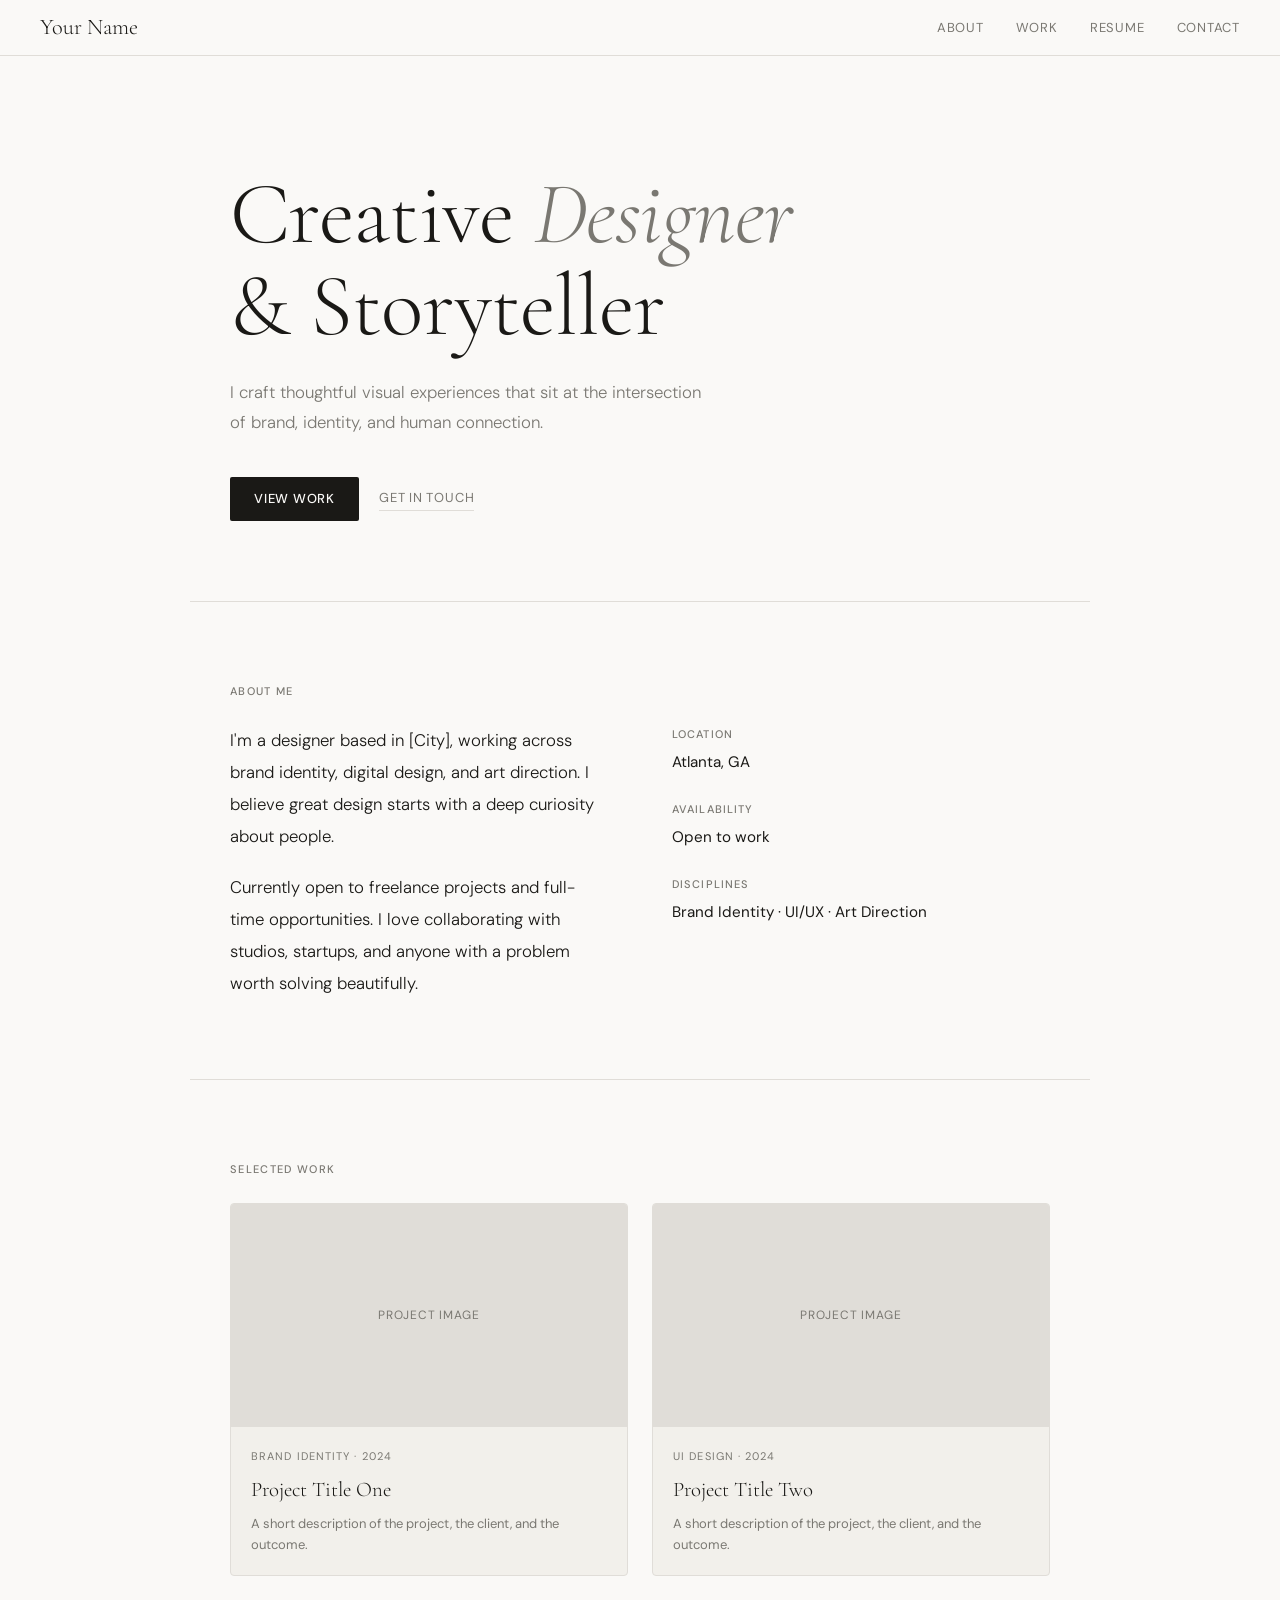
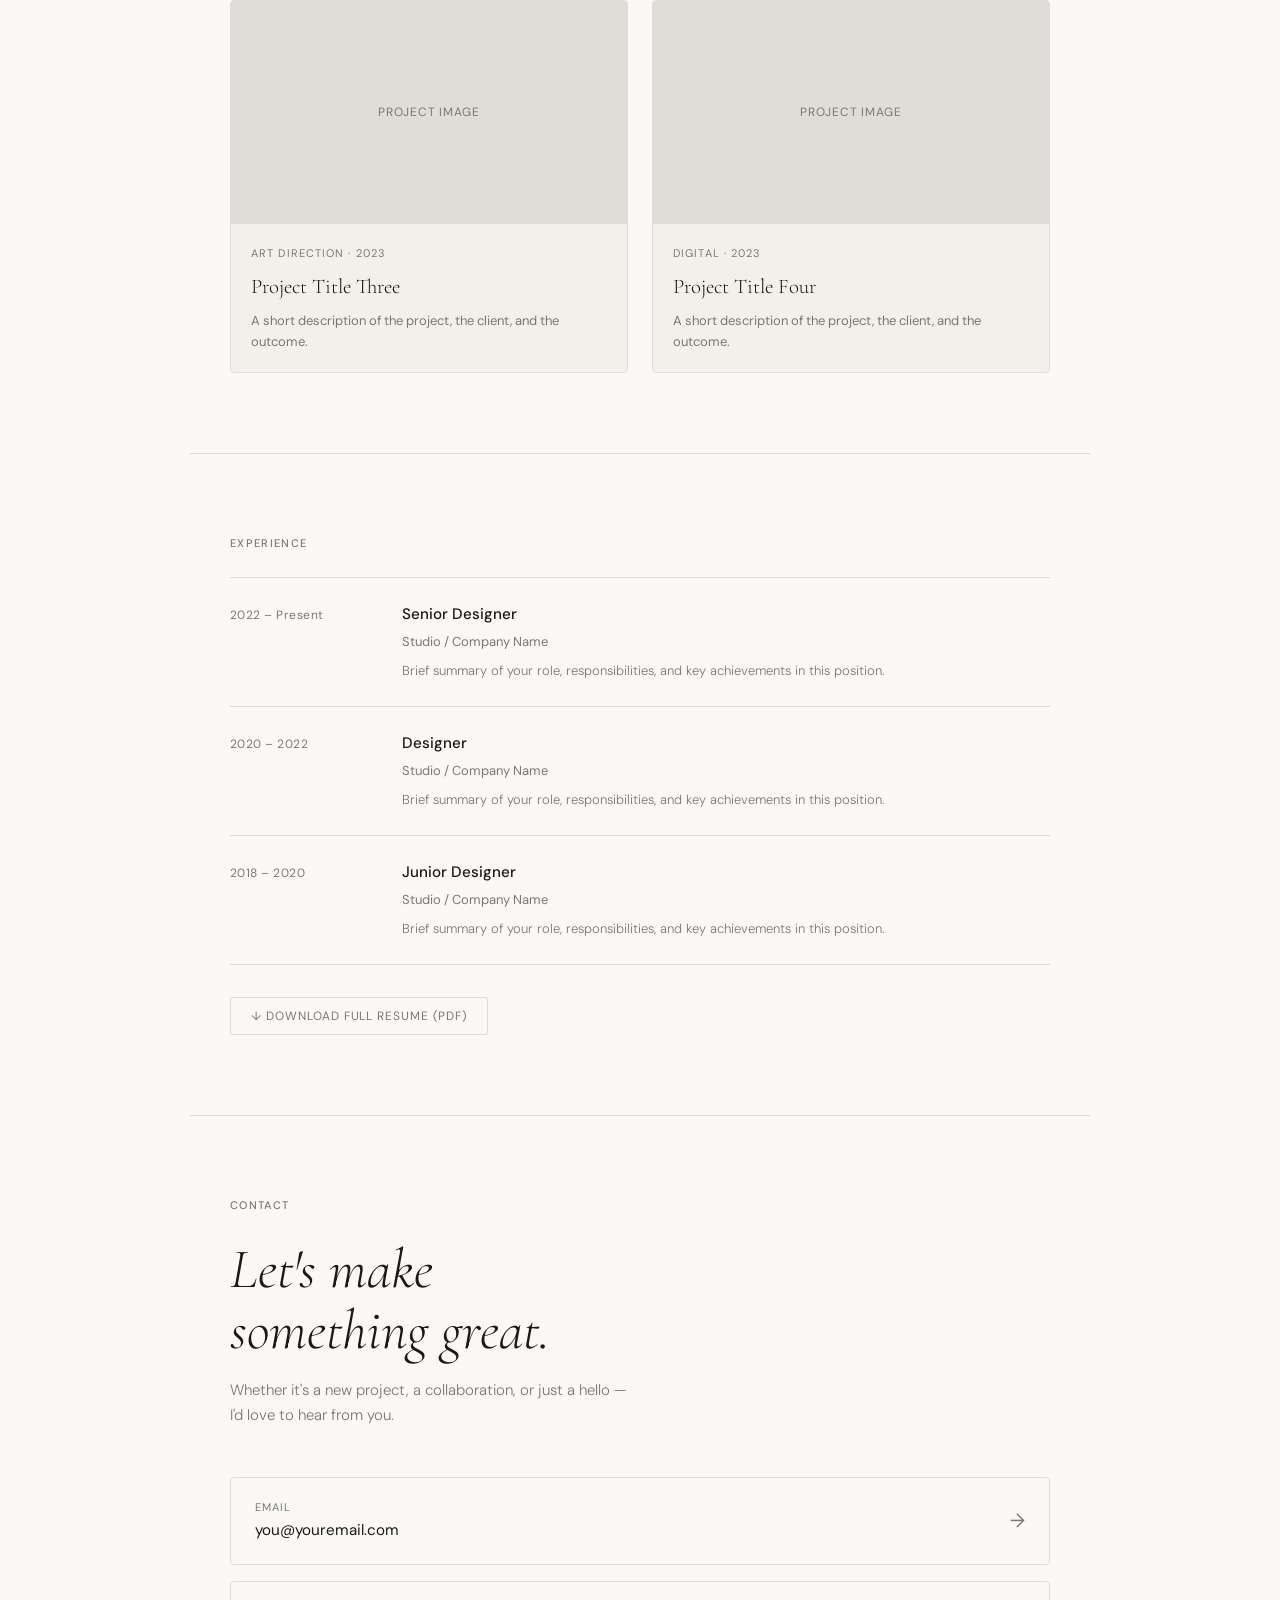
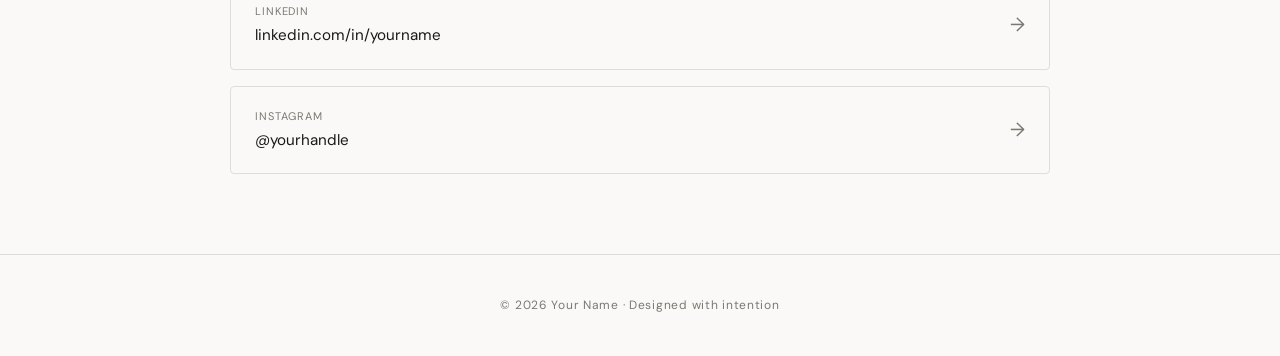
==== index.html @ ff104db3 "Add files via upload" ====
<!DOCTYPE html>
<html lang="en">
<head>
  <meta charset="UTF-8" />
  <meta name="viewport" content="width=device-width, initial-scale=1.0" />
  <title>Your Name — Creative Designer</title>
  <link rel="preconnect" href="https://fonts.googleapis.com" />
  <link href="https://fonts.googleapis.com/css2?family=Cormorant+Garamond:ital,wght@0,300;0,400;1,300&family=DM+Sans:wght@300;400;500&display=swap" rel="stylesheet" />
  <style>
    *, *::before, *::after { box-sizing: border-box; margin: 0; padding: 0; }
    :root {
      --bg: #faf9f7;
      --surface: #f2f0eb;
      --text: #1a1916;
      --muted: #7a7872;
      --border: #e0ddd8;
      --font-display: 'Cormorant Garamond', serif;
      --font-body: 'DM Sans', sans-serif;
    }
    body { background: var(--bg); color: var(--text); font-family: var(--font-body); font-size: 15px; line-height: 1.7; }

    /* Nav */
    nav { position: sticky; top: 0; z-index: 100; background: var(--bg); border-bottom: 1px solid var(--border); padding: 0 2.5rem; display: flex; align-items: center; justify-content: space-between; height: 56px; }
    .nav-logo { font-family: var(--font-display); font-size: 1.4rem; font-weight: 300; color: var(--text); text-decoration: none; }
    .nav-links { display: flex; gap: 2rem; list-style: none; }
    .nav-links a { text-decoration: none; color: var(--muted); font-size: 13px; letter-spacing: 0.06em; text-transform: uppercase; font-weight: 400; transition: color .2s; }
    .nav-links a:hover { color: var(--text); }

    /* Sections */
    .section { padding: 5rem 2.5rem; max-width: 900px; margin: 0 auto; }
    .section-label { font-size: 11px; letter-spacing: 0.12em; text-transform: uppercase; color: var(--muted); margin-bottom: 1.5rem; font-weight: 500; }
    .divider { width: 100%; height: 1px; background: var(--border); max-width: 900px; margin: 0 auto; }

    /* Hero */
    #hero { padding: 7rem 2.5rem 5rem; max-width: 900px; margin: 0 auto; }
    .hero-name { font-family: var(--font-display); font-size: clamp(3rem, 8vw, 5.5rem); font-weight: 300; line-height: 1.05; letter-spacing: -0.01em; margin-bottom: 1.5rem; }
    .hero-name em { font-style: italic; color: var(--muted); }
    .hero-tagline { font-size: 1.05rem; color: var(--muted); max-width: 480px; font-weight: 300; margin-bottom: 2.5rem; line-height: 1.8; }
    .btn-primary { background: var(--text); color: var(--bg); padding: 11px 24px; font-family: var(--font-body); font-size: 13px; letter-spacing: 0.06em; text-transform: uppercase; border: none; cursor: pointer; border-radius: 2px; text-decoration: none; font-weight: 500; }
    .btn-secondary { color: var(--muted); font-size: 13px; letter-spacing: 0.06em; text-transform: uppercase; text-decoration: none; border-bottom: 1px solid var(--border); padding-bottom: 1px; }
    .hero-cta { display: inline-flex; gap: 1.25rem; align-items: center; }

    /* About */
    .about-grid { display: grid; grid-template-columns: 1fr 1fr; gap: 4rem; align-items: start; }
    .about-bio { font-size: 1.05rem; line-height: 1.9; font-weight: 300; }
    .about-bio p + p { margin-top: 1.2rem; }
    .about-detail-label { font-size: 11px; letter-spacing: 0.1em; text-transform: uppercase; color: var(--muted); margin-bottom: 0.4rem; font-weight: 500; }
    .about-detail-value { font-size: 0.95rem; margin-bottom: 1.5rem; }

    /* Projects */
    .projects-grid { display: grid; grid-template-columns: 1fr 1fr; gap: 1.5rem; }
    .project-card { background: var(--surface); border: 1px solid var(--border); border-radius: 4px; overflow: hidden; cursor: pointer; transition: border-color .2s; }
    .project-card:hover { border-color: var(--text); }
    .project-thumb { width: 100%; aspect-ratio: 16/9; background: var(--border); display: flex; align-items: center; justify-content: center; color: var(--muted); font-size: 12px; letter-spacing: 0.06em; text-transform: uppercase; }
    .project-info { padding: 1.25rem; }
    .project-tag { font-size: 11px; letter-spacing: 0.1em; text-transform: uppercase; color: var(--muted); margin-bottom: 0.4rem; }
    .project-title { font-family: var(--font-display); font-size: 1.3rem; font-weight: 300; margin-bottom: 0.4rem; }
    .project-desc { font-size: 13px; color: var(--muted); line-height: 1.6; }

    /* Resume */
    .resume-row { display: grid; grid-template-columns: 140px 1fr; gap: 2rem; padding: 1.5rem 0; border-bottom: 1px solid var(--border); }
    .resume-row:first-child { border-top: 1px solid var(--border); }
    .resume-year { font-size: 12px; color: var(--muted); padding-top: 3px; letter-spacing: 0.04em; }
    .resume-role { font-weight: 500; font-size: 0.95rem; margin-bottom: 0.2rem; }
    .resume-place { font-size: 13px; color: var(--muted); margin-bottom: 0.5rem; }
    .resume-desc { font-size: 13px; color: var(--muted); line-height: 1.6; font-weight: 300; }
    .resume-download { display: inline-flex; align-items: center; gap: 8px; margin-top: 2rem; font-size: 12px; letter-spacing: 0.08em; text-transform: uppercase; color: var(--muted); border: 1px solid var(--border); padding: 10px 20px; border-radius: 2px; cursor: pointer; background: transparent; font-family: var(--font-body); transition: color .2s, border-color .2s; }
    .resume-download:hover { color: var(--text); border-color: var(--text); }

    /* Contact */
    .contact-heading { font-family: var(--font-display); font-size: clamp(2rem, 5vw, 3.5rem); font-weight: 300; line-height: 1.1; margin-bottom: 1rem; font-style: italic; }
    .contact-sub { color: var(--muted); font-weight: 300; margin-bottom: 3rem; max-width: 400px; }
    .contact-links { display: flex; flex-direction: column; gap: 1rem; }
    .contact-link { display: flex; align-items: center; justify-content: space-between; padding: 1.25rem 1.5rem; border: 1px solid var(--border); border-radius: 4px; text-decoration: none; color: var(--text); transition: border-color .2s, background .2s; }
    .contact-link:hover { border-color: var(--text); background: var(--surface); }
    .contact-link-label { font-size: 11px; letter-spacing: 0.08em; text-transform: uppercase; color: var(--muted); margin-bottom: 2px; }
    .contact-link-value { font-size: 0.95rem; }
    .contact-arrow { color: var(--muted); font-size: 1.2rem; }

    /* Footer */
    footer { text-align: center; padding: 2.5rem; font-size: 12px; color: var(--muted); border-top: 1px solid var(--border); letter-spacing: 0.06em; }

    /* Responsive */
    @media (max-width: 640px) {
      nav { padding: 0 1.25rem; }
      .nav-links { gap: 1.25rem; }
      #hero, .section { padding-left: 1.25rem; padding-right: 1.25rem; }
      .about-grid, .projects-grid { grid-template-columns: 1fr; gap: 2rem; }
      .resume-row { grid-template-columns: 1fr; gap: 0.25rem; }
    }
  </style>
</head>
<body>

  <nav>
    <a href="#" class="nav-logo">Your Name</a>
    <ul class="nav-links">
      <li><a href="#about">About</a></li>
      <li><a href="#work">Work</a></li>
      <li><a href="#resume">Resume</a></li>
      <li><a href="#contact">Contact</a></li>
    </ul>
  </nav>

  <section id="hero">
    <h1 class="hero-name">Creative <em>Designer</em><br>&amp; Storyteller</h1>
    <p class="hero-tagline">I craft thoughtful visual experiences that sit at the intersection of brand, identity, and human connection.</p>
    <div class="hero-cta">
      <a href="#work" class="btn-primary">View Work</a>
      <a href="#contact" class="btn-secondary">Get in Touch</a>
    </div>
  </section>

  <div class="divider"></div>

  <section id="about" class="section">
    <p class="section-label">About Me</p>
    <div class="about-grid">
      <div class="about-bio">
        <p>I'm a designer based in [City], working across brand identity, digital design, and art direction. I believe great design starts with a deep curiosity about people.</p>
        <p>Currently open to freelance projects and full-time opportunities. I love collaborating with studios, startups, and anyone with a problem worth solving beautifully.</p>
      </div>
      <div>
        <p class="about-detail-label">Location</p>
        <p class="about-detail-value">Atlanta, GA</p>
        <p class="about-detail-label">Availability</p>
        <p class="about-detail-value">Open to work</p>
        <p class="about-detail-label">Disciplines</p>
        <p class="about-detail-value">Brand Identity · UI/UX · Art Direction</p>
      </div>
    </div>
  </section>

  <div class="divider"></div>

  <section id="work" class="section">
    <p class="section-label">Selected Work</p>
    <div class="projects-grid">
      <div class="project-card">
        <div class="project-thumb">Project image</div>
        <div class="project-info">
          <p class="project-tag">Brand Identity · 2024</p>
          <p class="project-title">Project Title One</p>
          <p class="project-desc">A short description of the project, the client, and the outcome.</p>
        </div>
      </div>
      <div class="project-card">
        <div class="project-thumb">Project image</div>
        <div class="project-info">
          <p class="project-tag">UI Design · 2024</p>
          <p class="project-title">Project Title Two</p>
          <p class="project-desc">A short description of the project, the client, and the outcome.</p>
        </div>
      </div>
      <div class="project-card">
        <div class="project-thumb">Project image</div>
        <div class="project-info">
          <p class="project-tag">Art Direction · 2023</p>
          <p class="project-title">Project Title Three</p>
          <p class="project-desc">A short description of the project, the client, and the outcome.</p>
        </div>
      </div>
      <div class="project-card">
        <div class="project-thumb">Project image</div>
        <div class="project-info">
          <p class="project-tag">Digital · 2023</p>
          <p class="project-title">Project Title Four</p>
          <p class="project-desc">A short description of the project, the client, and the outcome.</p>
        </div>
      </div>
    </div>
  </section>

  <div class="divider"></div>

  <section id="resume" class="section">
    <p class="section-label">Experience</p>
    <div>
      <div class="resume-row">
        <div class="resume-year">2022 – Present</div>
        <div>
          <p class="resume-role">Senior Designer</p>
          <p class="resume-place">Studio / Company Name</p>
          <p class="resume-desc">Brief summary of your role, responsibilities, and key achievements in this position.</p>
        </div>
      </div>
      <div class="resume-row">
        <div class="resume-year">2020 – 2022</div>
        <div>
          <p class="resume-role">Designer</p>
          <p class="resume-place">Studio / Company Name</p>
          <p class="resume-desc">Brief summary of your role, responsibilities, and key achievements in this position.</p>
        </div>
      </div>
      <div class="resume-row">
        <div class="resume-year">2018 – 2020</div>
        <div>
          <p class="resume-role">Junior Designer</p>
          <p class="resume-place">Studio / Company Name</p>
          <p class="resume-desc">Brief summary of your role, responsibilities, and key achievements in this position.</p>
        </div>
      </div>
    </div>
    <button class="resume-download">↓ Download full resume (PDF)</button>
  </section>

  <div class="divider"></div>

  <section id="contact" class="section">
    <p class="section-label">Contact</p>
    <p class="contact-heading">Let's make<br>something great.</p>
    <p class="contact-sub">Whether it's a new project, a collaboration, or just a hello — I'd love to hear from you.</p>
    <div class="contact-links">
      <a href="mailto:you@email.com" class="contact-link">
        <div>
          <p class="contact-link-label">Email</p>
          <p class="contact-link-value">you@youremail.com</p>
        </div>
        <span class="contact-arrow">→</span>
      </a>
      <a href="https://linkedin.com/in/yourname" class="contact-link">
        <div>
          <p class="contact-link-label">LinkedIn</p>
          <p class="contact-link-value">linkedin.com/in/yourname</p>
        </div>
        <span class="contact-arrow">→</span>
      </a>
      <a href="https://instagram.com/yourhandle" class="contact-link">
        <div>
          <p class="contact-link-label">Instagram</p>
          <p class="contact-link-value">@yourhandle</p>
        </div>
        <span class="contact-arrow">→</span>
      </a>
    </div>
  </section>

  <footer>© 2026 Your Name · Designed with intention</footer>

</body>
</html>
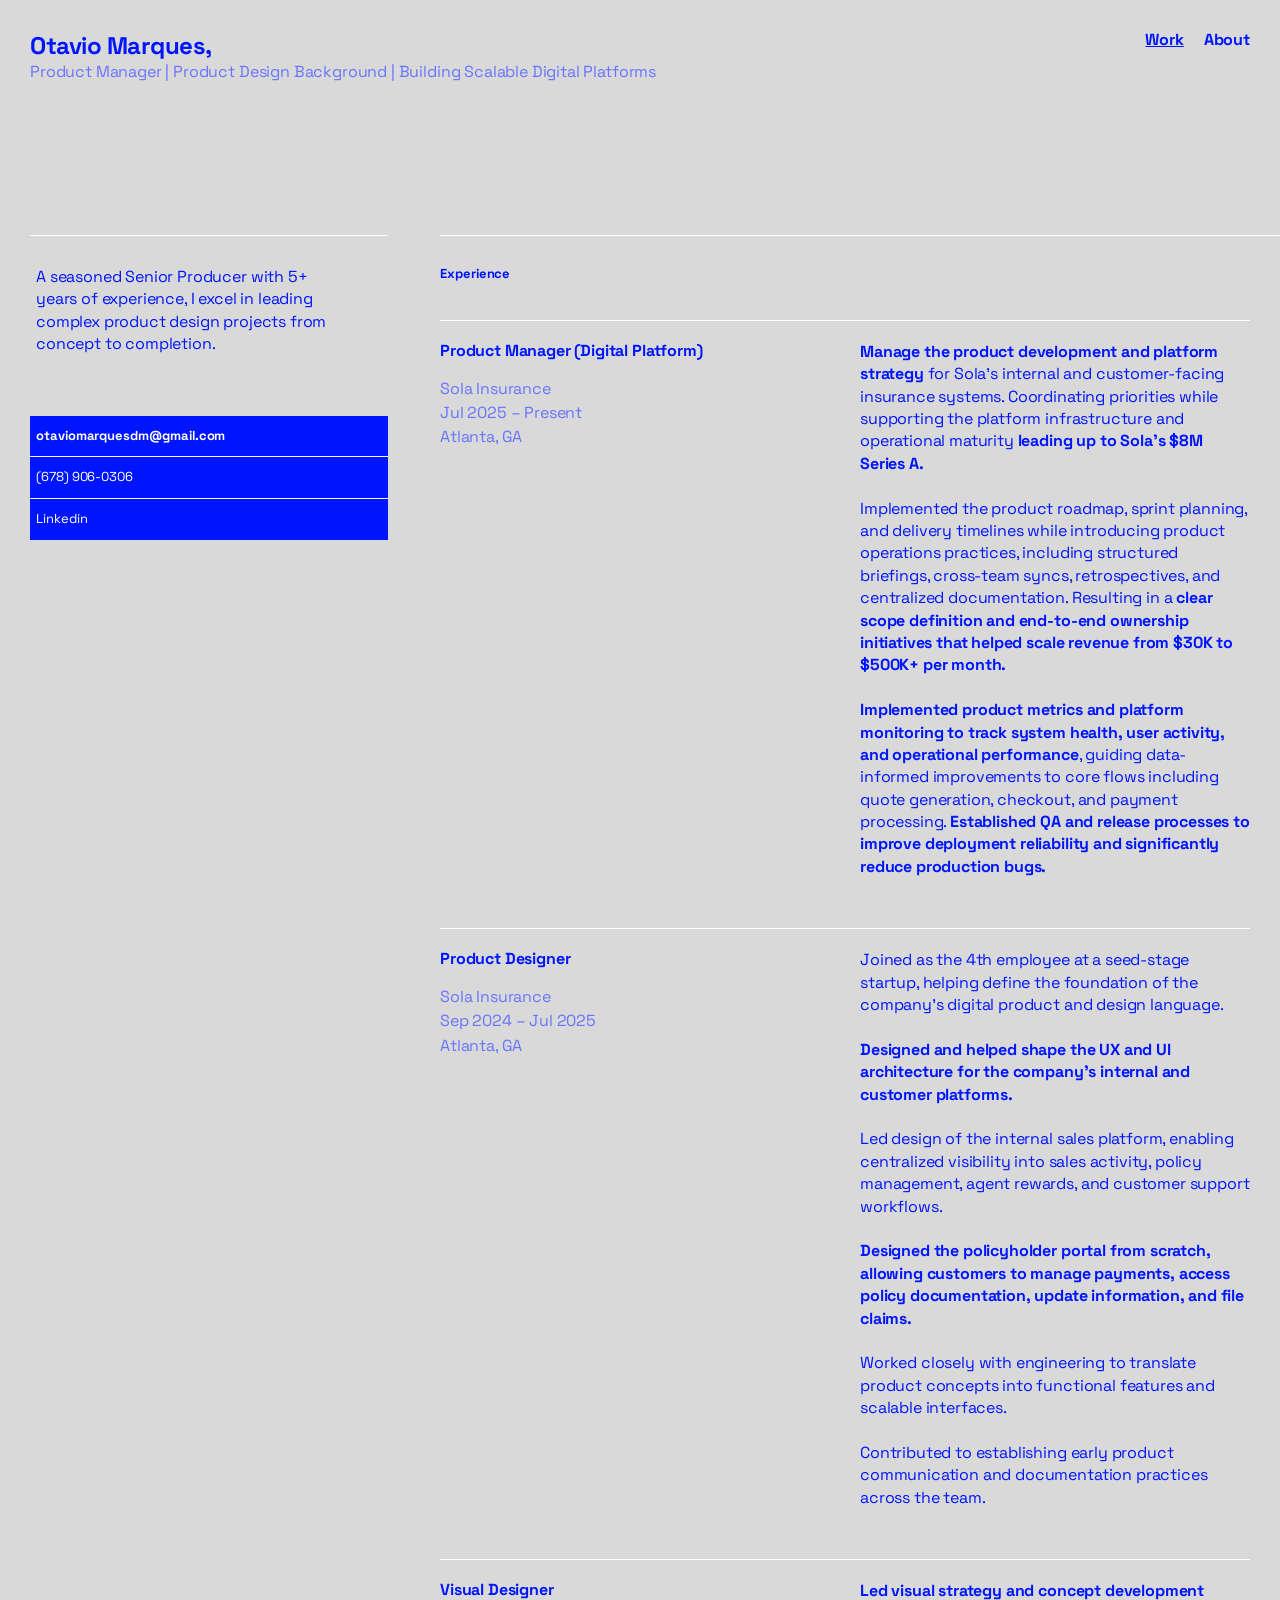
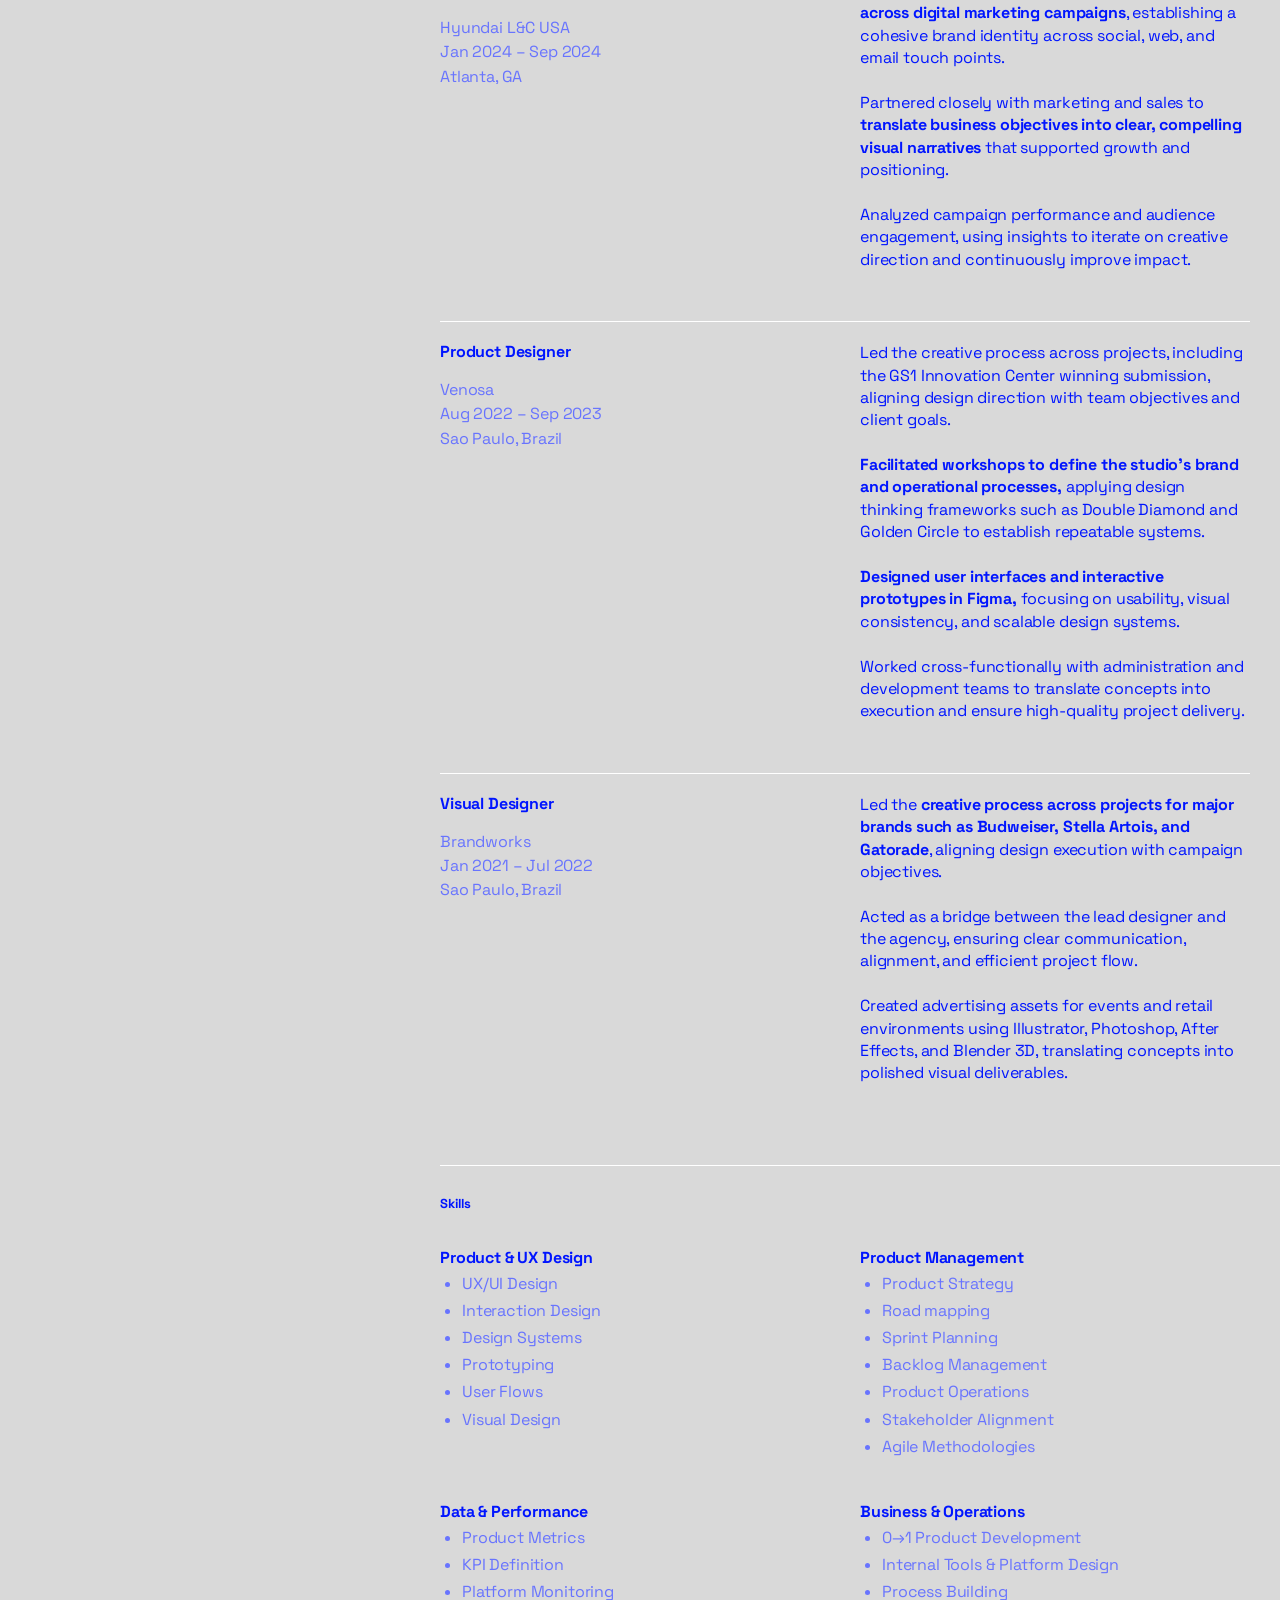
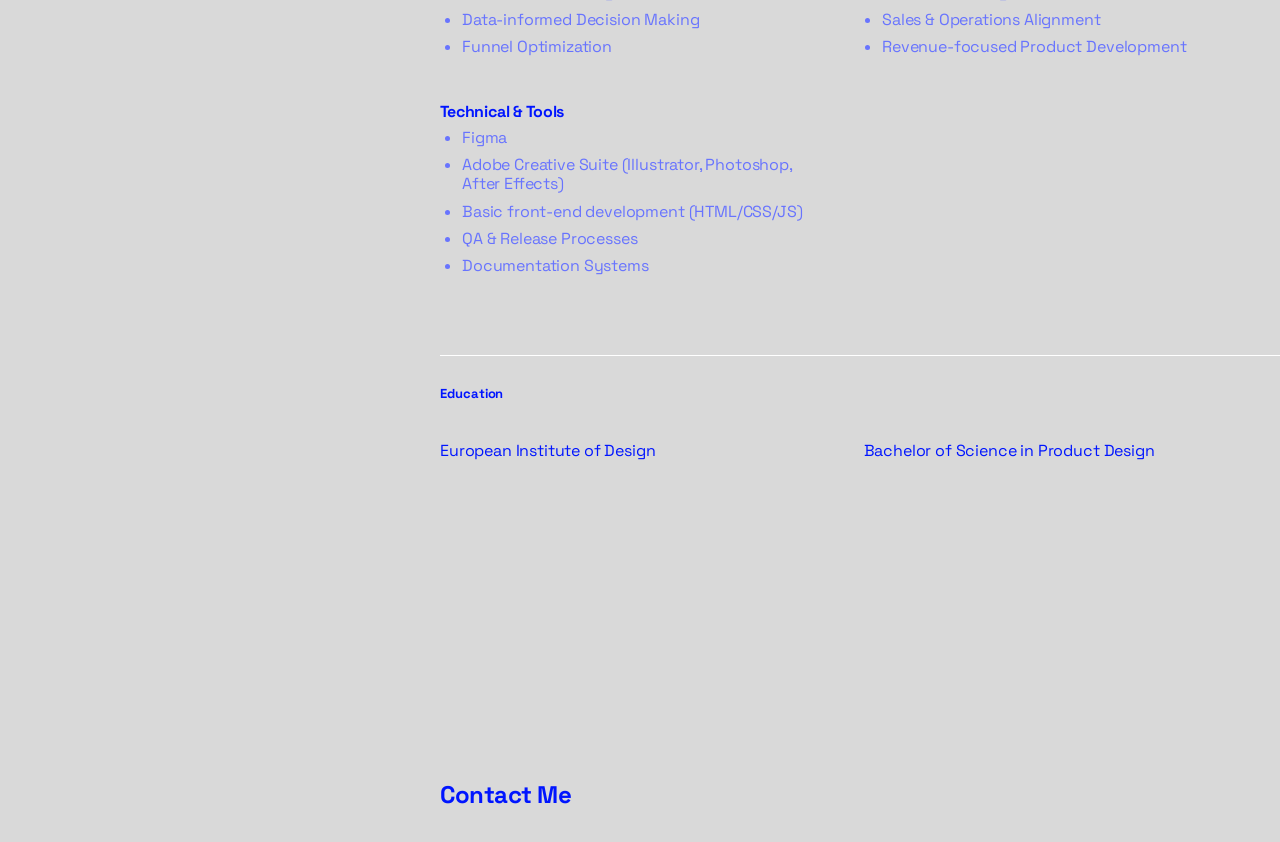
==== commit ca62c21b: "Add files via upload" ====
--- a/index.html
+++ b/index.html
@@ -3,239 +3,302 @@
 <head>
   <meta charset="UTF-8" />
   <meta name="viewport" content="width=device-width, initial-scale=1.0" />
-  <title>Your Name — Creative Designer</title>
+  <title>Otavio Marques — Product Manager</title>
+  <meta name="description" content="Product Manager with a product design background, building scalable digital platforms." />
   <link rel="preconnect" href="https://fonts.googleapis.com" />
-  <link href="https://fonts.googleapis.com/css2?family=Cormorant+Garamond:ital,wght@0,300;0,400;1,300&family=DM+Sans:wght@300;400;500&display=swap" rel="stylesheet" />
+  <link rel="preconnect" href="https://fonts.gstatic.com" crossorigin />
+  <link href="https://fonts.googleapis.com/css2?family=Space+Grotesk:wght@400;700&display=swap" rel="stylesheet" />
   <style>
     *, *::before, *::after { box-sizing: border-box; margin: 0; padding: 0; }
     :root {
-      --bg: #faf9f7;
-      --surface: #f2f0eb;
-      --text: #1a1916;
-      --muted: #7a7872;
-      --border: #e0ddd8;
-      --font-display: 'Cormorant Garamond', serif;
-      --font-body: 'DM Sans', sans-serif;
+      --bg: #d9d9d9;
+      --accent: #0015ff;
+      --text: #0015ff;
+      --text-secondary: #6874fe;
+      --on-accent: #ffffff;
+      --divider: #ffffff;
+      --link-hover: #ff0000;
+      --font: 'Space Grotesk', sans-serif;
+      --page-gutter: 30px;
     }
-    body { background: var(--bg); color: var(--text); font-family: var(--font-body); font-size: 15px; line-height: 1.7; }
-
-    /* Nav */
-    nav { position: sticky; top: 0; z-index: 100; background: var(--bg); border-bottom: 1px solid var(--border); padding: 0 2.5rem; display: flex; align-items: center; justify-content: space-between; height: 56px; }
-    .nav-logo { font-family: var(--font-display); font-size: 1.4rem; font-weight: 300; color: var(--text); text-decoration: none; }
-    .nav-links { display: flex; gap: 2rem; list-style: none; }
-    .nav-links a { text-decoration: none; color: var(--muted); font-size: 13px; letter-spacing: 0.06em; text-transform: uppercase; font-weight: 400; transition: color .2s; }
-    .nav-links a:hover { color: var(--text); }
+    html { scroll-behavior: smooth; }
+    body { background: var(--bg); color: var(--text); font-family: var(--font); font-size: 16px; line-height: 1.4; letter-spacing: -0.01em; }
+    a { color: inherit; }
+    a:focus-visible { outline: 2px solid var(--link-hover); outline-offset: 2px; }
+
+    /* Header */
+    .site-header { display: flex; align-items: flex-start; justify-content: space-between; gap: 2rem; min-height: 235px; padding: 30px var(--page-gutter); }
+    .site-name { font-size: 24px; font-weight: 700; line-height: 1.3; letter-spacing: -0.02em; }
+    .site-role { color: var(--text-secondary); }
+    .site-nav { display: flex; gap: 20px; list-style: none; font-size: 16px; font-weight: 700; line-height: 1.3; }
+    .site-nav a { text-decoration: none; }
+    .site-nav a:hover, .site-nav a[aria-current] { text-decoration: underline; }
+
+    /* Layout */
+    .layout { display: grid; grid-template-columns: 358px minmax(0, 1fr); column-gap: 52px; padding-left: var(--page-gutter); }
+
+    /* Intro */
+    .intro { border-top: 1px solid var(--divider); padding-top: 30px; align-self: start; }
+    .intro-bio { max-width: 310px; padding-left: 6px; margin-bottom: 60px; }
+
+    /* Contact links */
+    .contact-list { list-style: none; }
+    .contact-item { background: var(--accent); color: var(--on-accent); }
+    .contact-item + .contact-item { border-top: 0.5px solid var(--divider); }
+    .contact-row { display: flex; align-items: center; gap: 1px; padding: 12px 6px; font-size: 13px; line-height: 1.3; letter-spacing: -0.005em; text-decoration: none; }
+    .contact-row.is-primary { font-weight: 700; }
+    .contact-arrow { color: var(--accent); font-size: 10px; }
+    a.contact-row:hover { background: var(--on-accent); color: var(--link-hover); }
+    a.contact-row:hover .contact-arrow { color: inherit; }
 
     /* Sections */
-    .section { padding: 5rem 2.5rem; max-width: 900px; margin: 0 auto; }
-    .section-label { font-size: 11px; letter-spacing: 0.12em; text-transform: uppercase; color: var(--muted); margin-bottom: 1.5rem; font-weight: 500; }
-    .divider { width: 100%; height: 1px; background: var(--border); max-width: 900px; margin: 0 auto; }
-
-    /* Hero */
-    #hero { padding: 7rem 2.5rem 5rem; max-width: 900px; margin: 0 auto; }
-    .hero-name { font-family: var(--font-display); font-size: clamp(3rem, 8vw, 5.5rem); font-weight: 300; line-height: 1.05; letter-spacing: -0.01em; margin-bottom: 1.5rem; }
-    .hero-name em { font-style: italic; color: var(--muted); }
-    .hero-tagline { font-size: 1.05rem; color: var(--muted); max-width: 480px; font-weight: 300; margin-bottom: 2.5rem; line-height: 1.8; }
-    .btn-primary { background: var(--text); color: var(--bg); padding: 11px 24px; font-family: var(--font-body); font-size: 13px; letter-spacing: 0.06em; text-transform: uppercase; border: none; cursor: pointer; border-radius: 2px; text-decoration: none; font-weight: 500; }
-    .btn-secondary { color: var(--muted); font-size: 13px; letter-spacing: 0.06em; text-transform: uppercase; text-decoration: none; border-bottom: 1px solid var(--border); padding-bottom: 1px; }
-    .hero-cta { display: inline-flex; gap: 1.25rem; align-items: center; }
-
-    /* About */
-    .about-grid { display: grid; grid-template-columns: 1fr 1fr; gap: 4rem; align-items: start; }
-    .about-bio { font-size: 1.05rem; line-height: 1.9; font-weight: 300; }
-    .about-bio p + p { margin-top: 1.2rem; }
-    .about-detail-label { font-size: 11px; letter-spacing: 0.1em; text-transform: uppercase; color: var(--muted); margin-bottom: 0.4rem; font-weight: 500; }
-    .about-detail-value { font-size: 0.95rem; margin-bottom: 1.5rem; }
-
-    /* Projects */
-    .projects-grid { display: grid; grid-template-columns: 1fr 1fr; gap: 1.5rem; }
-    .project-card { background: var(--surface); border: 1px solid var(--border); border-radius: 4px; overflow: hidden; cursor: pointer; transition: border-color .2s; }
-    .project-card:hover { border-color: var(--text); }
-    .project-thumb { width: 100%; aspect-ratio: 16/9; background: var(--border); display: flex; align-items: center; justify-content: center; color: var(--muted); font-size: 12px; letter-spacing: 0.06em; text-transform: uppercase; }
-    .project-info { padding: 1.25rem; }
-    .project-tag { font-size: 11px; letter-spacing: 0.1em; text-transform: uppercase; color: var(--muted); margin-bottom: 0.4rem; }
-    .project-title { font-family: var(--font-display); font-size: 1.3rem; font-weight: 300; margin-bottom: 0.4rem; }
-    .project-desc { font-size: 13px; color: var(--muted); line-height: 1.6; }
-
-    /* Resume */
-    .resume-row { display: grid; grid-template-columns: 140px 1fr; gap: 2rem; padding: 1.5rem 0; border-bottom: 1px solid var(--border); }
-    .resume-row:first-child { border-top: 1px solid var(--border); }
-    .resume-year { font-size: 12px; color: var(--muted); padding-top: 3px; letter-spacing: 0.04em; }
-    .resume-role { font-weight: 500; font-size: 0.95rem; margin-bottom: 0.2rem; }
-    .resume-place { font-size: 13px; color: var(--muted); margin-bottom: 0.5rem; }
-    .resume-desc { font-size: 13px; color: var(--muted); line-height: 1.6; font-weight: 300; }
-    .resume-download { display: inline-flex; align-items: center; gap: 8px; margin-top: 2rem; font-size: 12px; letter-spacing: 0.08em; text-transform: uppercase; color: var(--muted); border: 1px solid var(--border); padding: 10px 20px; border-radius: 2px; cursor: pointer; background: transparent; font-family: var(--font-body); transition: color .2s, border-color .2s; }
-    .resume-download:hover { color: var(--text); border-color: var(--text); }
+    .section { border-top: 1px solid var(--divider); display: flex; flex-direction: column; gap: 37px; padding: 30px var(--page-gutter) 80px 0; }
+    .section-title { font-size: 13px; font-weight: 700; line-height: 1.3; letter-spacing: -0.005em; }
+
+    /* Experience */
+    .jobs { display: flex; flex-direction: column; gap: 50px; }
+    .job { border-top: 0.5px solid var(--divider); display: flex; gap: 30px; padding-top: 20px; }
+    .job-meta, .job-body { flex: 1 1 0; min-width: 0; }
+    .job-title { font-size: 16px; font-weight: 700; line-height: 1.3; letter-spacing: -0.01em; margin-bottom: 16px; }
+    .job-details { color: var(--text-secondary); display: flex; flex-direction: column; gap: 2px; }
+    .job-body p + p { margin-top: 1.4em; }
+
+    /* Skills */
+    .skills { display: grid; grid-template-columns: 1fr 1fr; gap: 48px 30px; }
+    .skill-group h4 { font-size: 16px; font-weight: 700; line-height: 1; margin-bottom: 8px; }
+    .skill-group ul { color: var(--text-secondary); display: flex; flex-direction: column; gap: 8px; padding-left: 22px; }
+    .skill-group li { line-height: 1.2; }
+
+    /* Education */
+    .education { display: grid; grid-template-columns: 1fr 1fr; gap: 37px; }
+    .education h3, .education p { font-size: 16px; font-weight: 400; }
 
     /* Contact */
-    .contact-heading { font-family: var(--font-display); font-size: clamp(2rem, 5vw, 3.5rem); font-weight: 300; line-height: 1.1; margin-bottom: 1rem; font-style: italic; }
-    .contact-sub { color: var(--muted); font-weight: 300; margin-bottom: 3rem; max-width: 400px; }
-    .contact-links { display: flex; flex-direction: column; gap: 1rem; }
-    .contact-link { display: flex; align-items: center; justify-content: space-between; padding: 1.25rem 1.5rem; border: 1px solid var(--border); border-radius: 4px; text-decoration: none; color: var(--text); transition: border-color .2s, background .2s; }
-    .contact-link:hover { border-color: var(--text); background: var(--surface); }
-    .contact-link-label { font-size: 11px; letter-spacing: 0.08em; text-transform: uppercase; color: var(--muted); margin-bottom: 2px; }
-    .contact-link-value { font-size: 0.95rem; }
-    .contact-arrow { color: var(--muted); font-size: 1.2rem; }
-
-    /* Footer */
-    footer { text-align: center; padding: 2.5rem; font-size: 12px; color: var(--muted); border-top: 1px solid var(--border); letter-spacing: 0.06em; }
-
-    /* Responsive */
-    @media (max-width: 640px) {
-      nav { padding: 0 1.25rem; }
-      .nav-links { gap: 1.25rem; }
-      #hero, .section { padding-left: 1.25rem; padding-right: 1.25rem; }
-      .about-grid, .projects-grid { grid-template-columns: 1fr; gap: 2rem; }
-      .resume-row { grid-template-columns: 1fr; gap: 0.25rem; }
+    .contact-cta { display: flex; align-items: flex-end; height: 300px; padding-bottom: 32px; }
+    .contact-cta a { font-size: 24px; font-weight: 700; line-height: 1.3; letter-spacing: -0.02em; text-decoration: none; }
+    .contact-cta a:hover { text-decoration: underline; }
+
+    /* Tablet */
+    @media (max-width: 1279px) {
+      .site-header { min-height: 180px; }
+      .layout { display: block; padding: 0 var(--page-gutter); }
+      .intro-bio { max-width: 520px; }
+      .intro { margin-bottom: 30px; }
+      .section { padding-right: 0; }
+      .job { flex-direction: column; }
+    }
+
+    /* Mobile */
+    @media (max-width: 799px) {
+      :root { --page-gutter: 20px; }
+      .site-header { min-height: 140px; }
+      .job { gap: 20px; }
+    }
+    @media (max-width: 479px) {
+      .site-header { flex-direction: column; gap: 12px; }
+      .skills, .education { grid-template-columns: 1fr; }
+      .education { gap: 4px; }
     }
   </style>
 </head>
 <body>
 
-  <nav>
-    <a href="#" class="nav-logo">Your Name</a>
-    <ul class="nav-links">
-      <li><a href="#about">About</a></li>
-      <li><a href="#work">Work</a></li>
-      <li><a href="#resume">Resume</a></li>
-      <li><a href="#contact">Contact</a></li>
-    </ul>
-  </nav>
-
-  <section id="hero">
-    <h1 class="hero-name">Creative <em>Designer</em><br>&amp; Storyteller</h1>
-    <p class="hero-tagline">I craft thoughtful visual experiences that sit at the intersection of brand, identity, and human connection.</p>
-    <div class="hero-cta">
-      <a href="#work" class="btn-primary">View Work</a>
-      <a href="#contact" class="btn-secondary">Get in Touch</a>
+  <header class="site-header" id="top">
+    <div>
+      <h1 class="site-name">Otavio Marques,</h1>
+      <p class="site-role">Product Manager | Product Design Background | Building Scalable Digital Platforms</p>
     </div>
-  </section>
-
-  <div class="divider"></div>
-
-  <section id="about" class="section">
-    <p class="section-label">About Me</p>
-    <div class="about-grid">
-      <div class="about-bio">
-        <p>I'm a designer based in [City], working across brand identity, digital design, and art direction. I believe great design starts with a deep curiosity about people.</p>
-        <p>Currently open to freelance projects and full-time opportunities. I love collaborating with studios, startups, and anyone with a problem worth solving beautifully.</p>
+    <nav aria-label="Main">
+      <ul class="site-nav">
+        <li><a href="#experience" aria-current="page">Work</a></li>
+        <li><a href="#about">About</a></li>
+      </ul>
+    </nav>
+  </header>
+
+  <div class="layout">
+
+    <aside class="intro" id="about">
+      <p class="intro-bio">A seasoned Senior Producer with 5+ years of experience, I excel in leading complex product design projects from concept to completion.</p>
+      <ul class="contact-list">
+        <li class="contact-item">
+          <a class="contact-row is-primary" href="mailto:otaviomarquesdm@gmail.com">otaviomarquesdm@gmail.com <span class="contact-arrow" aria-hidden="true">↗</span></a>
+        </li>
+        <li class="contact-item">
+          <a class="contact-row" href="tel:+16789060306">(678) 906-0306 <span class="contact-arrow" aria-hidden="true">↗</span></a>
+        </li>
+        <li class="contact-item">
+          <a class="contact-row" href="https://www.linkedin.com/in/otaviodemendonca/" target="_blank" rel="noopener">Linkedin <span class="contact-arrow" aria-hidden="true">↗</span></a>
+        </li>
+      </ul>
+    </aside>
+
+    <main>
+
+      <section class="section" id="experience" aria-labelledby="experience-title">
+        <h2 class="section-title" id="experience-title">Experience</h2>
+        <div class="jobs">
+
+          <article class="job">
+            <div class="job-meta">
+              <h3 class="job-title">Product Manager (Digital Platform)</h3>
+              <div class="job-details">
+                <p>Sola Insurance</p>
+                <p>Jul 2025 – Present</p>
+                <p>Atlanta, GA</p>
+              </div>
+            </div>
+            <div class="job-body">
+              <p><strong>Manage the product development and platform strategy</strong> for Sola’s internal and customer-facing insurance systems. Coordinating priorities while supporting the platform infrastructure and operational maturity <strong>leading up to Sola’s $8M Series A.</strong></p>
+              <p>Implemented the product roadmap, sprint planning, and delivery timelines while introducing product operations practices, including structured briefings, cross-team syncs, retrospectives, and centralized documentation. Resulting in a <strong>clear scope definition and end-to-end ownership initiatives that helped scale revenue from $30K to $500K+ per month.</strong></p>
+              <p><strong>Implemented product metrics and platform monitoring to track system health, user activity, and operational performance</strong>, guiding data-informed improvements to core flows including quote generation, checkout, and payment processing. <strong>Established QA and release processes to improve deployment reliability and significantly reduce production bugs.</strong></p>
+            </div>
+          </article>
+
+          <article class="job">
+            <div class="job-meta">
+              <h3 class="job-title">Product Designer</h3>
+              <div class="job-details">
+                <p>Sola Insurance</p>
+                <p>Sep 2024 – Jul 2025</p>
+                <p>Atlanta, GA</p>
+              </div>
+            </div>
+            <div class="job-body">
+              <p>Joined as the 4th employee at a seed-stage startup, helping define the foundation of the company’s digital product and design language.</p>
+              <p><strong>Designed and helped shape the UX and UI architecture for the company’s internal and customer platforms.</strong></p>
+              <p>Led design of the internal sales platform, enabling centralized visibility into sales activity, policy management, agent rewards, and customer support workflows.</p>
+              <p><strong>Designed the policyholder portal from scratch, allowing customers to manage payments, access policy documentation, update information, and file claims.</strong></p>
+              <p>Worked closely with engineering to translate product concepts into functional features and scalable interfaces.</p>
+              <p>Contributed to establishing early product communication and documentation practices across the team.</p>
+            </div>
+          </article>
+
+          <article class="job">
+            <div class="job-meta">
+              <h3 class="job-title">Visual Designer</h3>
+              <div class="job-details">
+                <p>Hyundai L&amp;C USA</p>
+                <p>Jan 2024 – Sep 2024</p>
+                <p>Atlanta, GA</p>
+              </div>
+            </div>
+            <div class="job-body">
+              <p><strong>Led visual strategy and concept development across digital marketing campaigns</strong>, establishing a cohesive brand identity across social, web, and email touch points.</p>
+              <p>Partnered closely with marketing and sales to <strong>translate business objectives into clear, compelling visual narratives</strong> that supported growth and positioning.</p>
+              <p>Analyzed campaign performance and audience engagement, using insights to iterate on creative direction and continuously improve impact.</p>
+            </div>
+          </article>
+
+          <article class="job">
+            <div class="job-meta">
+              <h3 class="job-title">Product Designer</h3>
+              <div class="job-details">
+                <p>Venosa</p>
+                <p>Aug 2022 – Sep 2023</p>
+                <p>Sao Paulo, Brazil</p>
+              </div>
+            </div>
+            <div class="job-body">
+              <p>Led the creative process across projects, including the GS1 Innovation Center winning submission, aligning design direction with team objectives and client goals.</p>
+              <p><strong>Facilitated workshops to define the studio’s brand and operational processes,</strong> applying design thinking frameworks such as Double Diamond and Golden Circle to establish repeatable systems.</p>
+              <p><strong>Designed user interfaces and interactive prototypes in Figma,</strong> focusing on usability, visual consistency, and scalable design systems.</p>
+              <p>Worked cross-functionally with administration and development teams to translate concepts into execution and ensure high-quality project delivery.</p>
+            </div>
+          </article>
+
+          <article class="job">
+            <div class="job-meta">
+              <h3 class="job-title">Visual Designer</h3>
+              <div class="job-details">
+                <p>Brandworks</p>
+                <p>Jan 2021 – Jul 2022</p>
+                <p>Sao Paulo, Brazil</p>
+              </div>
+            </div>
+            <div class="job-body">
+              <p>Led the <strong>creative process across projects for major brands such as Budweiser, Stella Artois, and Gatorade</strong>, aligning design execution with campaign objectives.</p>
+              <p>Acted as a bridge between the lead designer and the agency, ensuring clear communication, alignment, and efficient project flow.</p>
+              <p>Created advertising assets for events and retail environments using Illustrator, Photoshop, After Effects, and Blender 3D, translating concepts into polished visual deliverables.</p>
+            </div>
+          </article>
+
+        </div>
+      </section>
+
+      <section class="section" id="skills" aria-labelledby="skills-title">
+        <h2 class="section-title" id="skills-title">Skills</h2>
+        <div class="skills">
+          <div class="skill-group">
+            <h4>Product &amp; UX Design</h4>
+            <ul>
+              <li>UX/UI Design</li>
+              <li>Interaction Design</li>
+              <li>Design Systems</li>
+              <li>Prototyping</li>
+              <li>User Flows</li>
+              <li>Visual Design</li>
+            </ul>
+          </div>
+          <div class="skill-group">
+            <h4>Product Management</h4>
+            <ul>
+              <li>Product Strategy</li>
+              <li>Road mapping</li>
+              <li>Sprint Planning</li>
+              <li>Backlog Management</li>
+              <li>Product Operations</li>
+              <li>Stakeholder Alignment</li>
+              <li>Agile Methodologies</li>
+            </ul>
+          </div>
+          <div class="skill-group">
+            <h4>Data &amp; Performance</h4>
+            <ul>
+              <li>Product Metrics</li>
+              <li>KPI Definition</li>
+              <li>Platform Monitoring</li>
+              <li>Data-informed Decision Making</li>
+              <li>Funnel Optimization</li>
+            </ul>
+          </div>
+          <div class="skill-group">
+            <h4>Business &amp; Operations</h4>
+            <ul>
+              <li>0→1 Product Development</li>
+              <li>Internal Tools &amp; Platform Design</li>
+              <li>Process Building</li>
+              <li>Sales &amp; Operations Alignment</li>
+              <li>Revenue-focused Product Development</li>
+            </ul>
+          </div>
+          <div class="skill-group">
+            <h4>Technical &amp; Tools</h4>
+            <ul>
+              <li>Figma</li>
+              <li>Adobe Creative Suite (Illustrator, Photoshop, After Effects)</li>
+              <li>Basic front-end development (HTML/CSS/JS)</li>
+              <li>QA &amp; Release Processes</li>
+              <li>Documentation Systems</li>
+            </ul>
+          </div>
+        </div>
+      </section>
+
+      <section class="section" id="education" aria-labelledby="education-title">
+        <h2 class="section-title" id="education-title">Education</h2>
+        <div class="education">
+          <h3>European Institute of Design</h3>
+          <p>Bachelor of Science in Product Design</p>
+        </div>
+      </section>
+
+      <div class="contact-cta">
+        <a href="mailto:otaviomarquesdm@gmail.com">Contact Me</a>
       </div>
-      <div>
-        <p class="about-detail-label">Location</p>
-        <p class="about-detail-value">Atlanta, GA</p>
-        <p class="about-detail-label">Availability</p>
-        <p class="about-detail-value">Open to work</p>
-        <p class="about-detail-label">Disciplines</p>
-        <p class="about-detail-value">Brand Identity · UI/UX · Art Direction</p>
-      </div>
-    </div>
-  </section>
-
-  <div class="divider"></div>
-
-  <section id="work" class="section">
-    <p class="section-label">Selected Work</p>
-    <div class="projects-grid">
-      <div class="project-card">
-        <div class="project-thumb">Project image</div>
-        <div class="project-info">
-          <p class="project-tag">Brand Identity · 2024</p>
-          <p class="project-title">Project Title One</p>
-          <p class="project-desc">A short description of the project, the client, and the outcome.</p>
-        </div>
-      </div>
-      <div class="project-card">
-        <div class="project-thumb">Project image</div>
-        <div class="project-info">
-          <p class="project-tag">UI Design · 2024</p>
-          <p class="project-title">Project Title Two</p>
-          <p class="project-desc">A short description of the project, the client, and the outcome.</p>
-        </div>
-      </div>
-      <div class="project-card">
-        <div class="project-thumb">Project image</div>
-        <div class="project-info">
-          <p class="project-tag">Art Direction · 2023</p>
-          <p class="project-title">Project Title Three</p>
-          <p class="project-desc">A short description of the project, the client, and the outcome.</p>
-        </div>
-      </div>
-      <div class="project-card">
-        <div class="project-thumb">Project image</div>
-        <div class="project-info">
-          <p class="project-tag">Digital · 2023</p>
-          <p class="project-title">Project Title Four</p>
-          <p class="project-desc">A short description of the project, the client, and the outcome.</p>
-        </div>
-      </div>
-    </div>
-  </section>
-
-  <div class="divider"></div>
-
-  <section id="resume" class="section">
-    <p class="section-label">Experience</p>
-    <div>
-      <div class="resume-row">
-        <div class="resume-year">2022 – Present</div>
-        <div>
-          <p class="resume-role">Senior Designer</p>
-          <p class="resume-place">Studio / Company Name</p>
-          <p class="resume-desc">Brief summary of your role, responsibilities, and key achievements in this position.</p>
-        </div>
-      </div>
-      <div class="resume-row">
-        <div class="resume-year">2020 – 2022</div>
-        <div>
-          <p class="resume-role">Designer</p>
-          <p class="resume-place">Studio / Company Name</p>
-          <p class="resume-desc">Brief summary of your role, responsibilities, and key achievements in this position.</p>
-        </div>
-      </div>
-      <div class="resume-row">
-        <div class="resume-year">2018 – 2020</div>
-        <div>
-          <p class="resume-role">Junior Designer</p>
-          <p class="resume-place">Studio / Company Name</p>
-          <p class="resume-desc">Brief summary of your role, responsibilities, and key achievements in this position.</p>
-        </div>
-      </div>
-    </div>
-    <button class="resume-download">↓ Download full resume (PDF)</button>
-  </section>
-
-  <div class="divider"></div>
-
-  <section id="contact" class="section">
-    <p class="section-label">Contact</p>
-    <p class="contact-heading">Let's make<br>something great.</p>
-    <p class="contact-sub">Whether it's a new project, a collaboration, or just a hello — I'd love to hear from you.</p>
-    <div class="contact-links">
-      <a href="mailto:you@email.com" class="contact-link">
-        <div>
-          <p class="contact-link-label">Email</p>
-          <p class="contact-link-value">you@youremail.com</p>
-        </div>
-        <span class="contact-arrow">→</span>
-      </a>
-      <a href="https://linkedin.com/in/yourname" class="contact-link">
-        <div>
-          <p class="contact-link-label">LinkedIn</p>
-          <p class="contact-link-value">linkedin.com/in/yourname</p>
-        </div>
-        <span class="contact-arrow">→</span>
-      </a>
-      <a href="https://instagram.com/yourhandle" class="contact-link">
-        <div>
-          <p class="contact-link-label">Instagram</p>
-          <p class="contact-link-value">@yourhandle</p>
-        </div>
-        <span class="contact-arrow">→</span>
-      </a>
-    </div>
-  </section>
-
-  <footer>© 2026 Your Name · Designed with intention</footer>
+
+    </main>
+  </div>
 
 </body>
 </html>
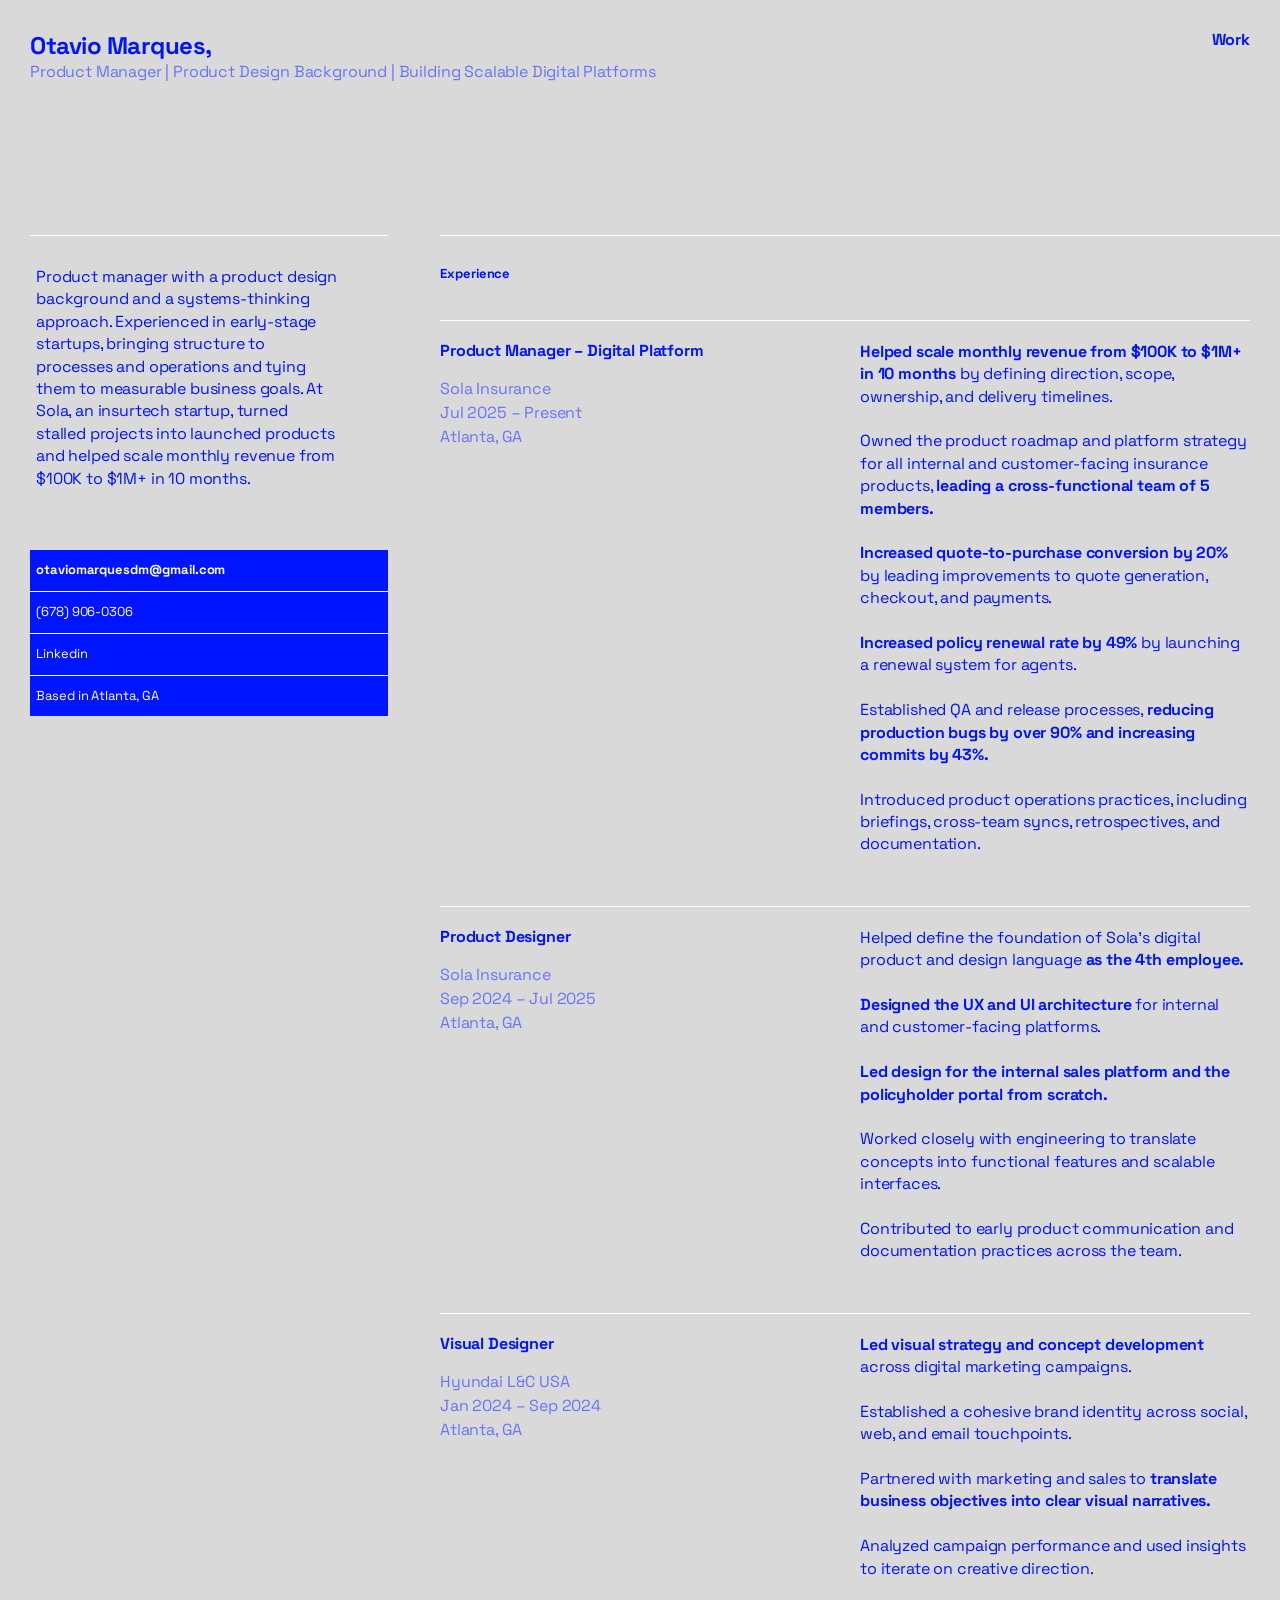
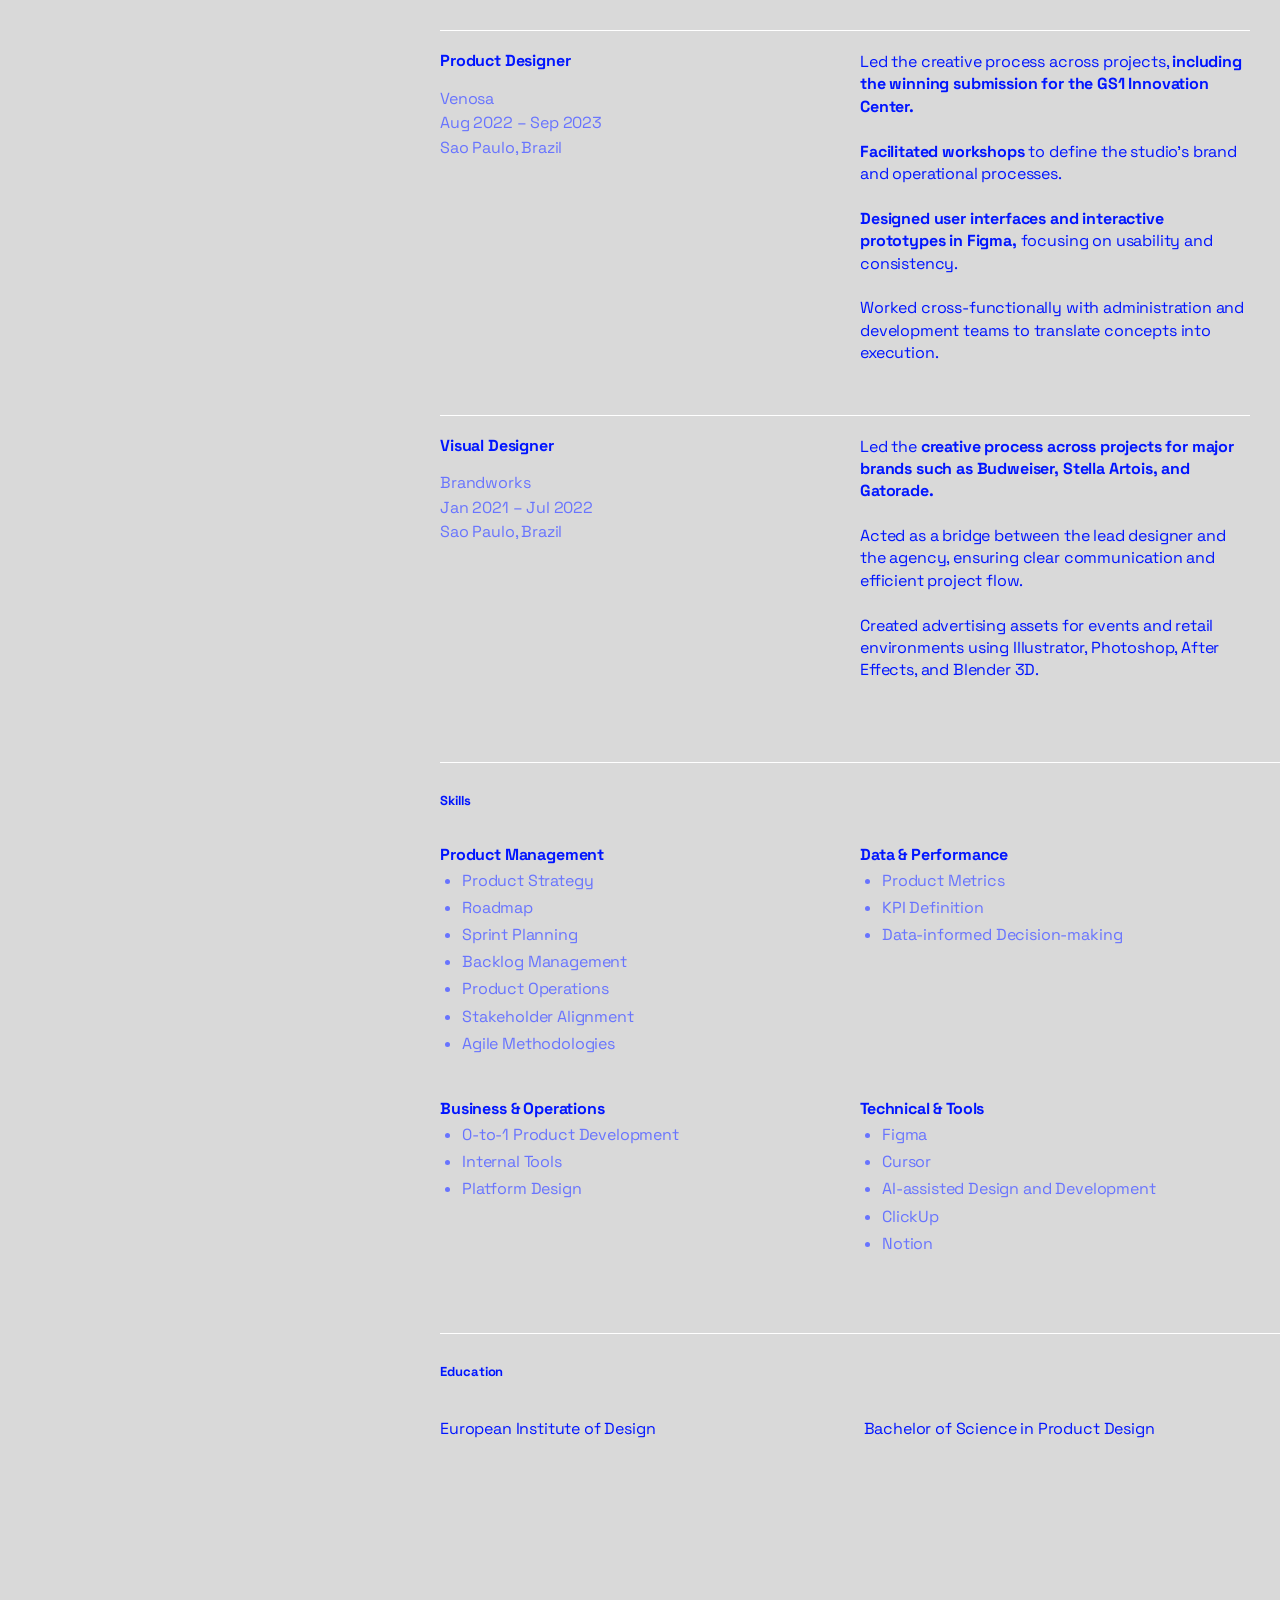
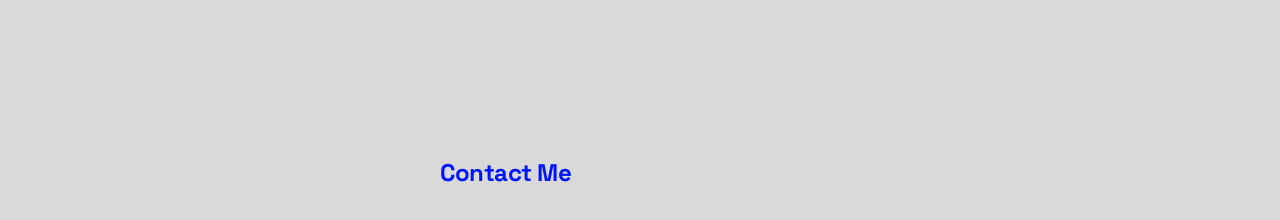
==== commit b06f3957: "Update content from resume and add Work section Match the home page to the Figma resume, remove the " ====
--- a/index.html
+++ b/index.html
@@ -8,98 +8,7 @@
   <link rel="preconnect" href="https://fonts.googleapis.com" />
   <link rel="preconnect" href="https://fonts.gstatic.com" crossorigin />
   <link href="https://fonts.googleapis.com/css2?family=Space+Grotesk:wght@400;700&display=swap" rel="stylesheet" />
-  <style>
-    *, *::before, *::after { box-sizing: border-box; margin: 0; padding: 0; }
-    :root {
-      --bg: #d9d9d9;
-      --accent: #0015ff;
-      --text: #0015ff;
-      --text-secondary: #6874fe;
-      --on-accent: #ffffff;
-      --divider: #ffffff;
-      --link-hover: #ff0000;
-      --font: 'Space Grotesk', sans-serif;
-      --page-gutter: 30px;
-    }
-    html { scroll-behavior: smooth; }
-    body { background: var(--bg); color: var(--text); font-family: var(--font); font-size: 16px; line-height: 1.4; letter-spacing: -0.01em; }
-    a { color: inherit; }
-    a:focus-visible { outline: 2px solid var(--link-hover); outline-offset: 2px; }
-
-    /* Header */
-    .site-header { display: flex; align-items: flex-start; justify-content: space-between; gap: 2rem; min-height: 235px; padding: 30px var(--page-gutter); }
-    .site-name { font-size: 24px; font-weight: 700; line-height: 1.3; letter-spacing: -0.02em; }
-    .site-role { color: var(--text-secondary); }
-    .site-nav { display: flex; gap: 20px; list-style: none; font-size: 16px; font-weight: 700; line-height: 1.3; }
-    .site-nav a { text-decoration: none; }
-    .site-nav a:hover, .site-nav a[aria-current] { text-decoration: underline; }
-
-    /* Layout */
-    .layout { display: grid; grid-template-columns: 358px minmax(0, 1fr); column-gap: 52px; padding-left: var(--page-gutter); }
-
-    /* Intro */
-    .intro { border-top: 1px solid var(--divider); padding-top: 30px; align-self: start; }
-    .intro-bio { max-width: 310px; padding-left: 6px; margin-bottom: 60px; }
-
-    /* Contact links */
-    .contact-list { list-style: none; }
-    .contact-item { background: var(--accent); color: var(--on-accent); }
-    .contact-item + .contact-item { border-top: 0.5px solid var(--divider); }
-    .contact-row { display: flex; align-items: center; gap: 1px; padding: 12px 6px; font-size: 13px; line-height: 1.3; letter-spacing: -0.005em; text-decoration: none; }
-    .contact-row.is-primary { font-weight: 700; }
-    .contact-arrow { color: var(--accent); font-size: 10px; }
-    a.contact-row:hover { background: var(--on-accent); color: var(--link-hover); }
-    a.contact-row:hover .contact-arrow { color: inherit; }
-
-    /* Sections */
-    .section { border-top: 1px solid var(--divider); display: flex; flex-direction: column; gap: 37px; padding: 30px var(--page-gutter) 80px 0; }
-    .section-title { font-size: 13px; font-weight: 700; line-height: 1.3; letter-spacing: -0.005em; }
-
-    /* Experience */
-    .jobs { display: flex; flex-direction: column; gap: 50px; }
-    .job { border-top: 0.5px solid var(--divider); display: flex; gap: 30px; padding-top: 20px; }
-    .job-meta, .job-body { flex: 1 1 0; min-width: 0; }
-    .job-title { font-size: 16px; font-weight: 700; line-height: 1.3; letter-spacing: -0.01em; margin-bottom: 16px; }
-    .job-details { color: var(--text-secondary); display: flex; flex-direction: column; gap: 2px; }
-    .job-body p + p { margin-top: 1.4em; }
-
-    /* Skills */
-    .skills { display: grid; grid-template-columns: 1fr 1fr; gap: 48px 30px; }
-    .skill-group h4 { font-size: 16px; font-weight: 700; line-height: 1; margin-bottom: 8px; }
-    .skill-group ul { color: var(--text-secondary); display: flex; flex-direction: column; gap: 8px; padding-left: 22px; }
-    .skill-group li { line-height: 1.2; }
-
-    /* Education */
-    .education { display: grid; grid-template-columns: 1fr 1fr; gap: 37px; }
-    .education h3, .education p { font-size: 16px; font-weight: 400; }
-
-    /* Contact */
-    .contact-cta { display: flex; align-items: flex-end; height: 300px; padding-bottom: 32px; }
-    .contact-cta a { font-size: 24px; font-weight: 700; line-height: 1.3; letter-spacing: -0.02em; text-decoration: none; }
-    .contact-cta a:hover { text-decoration: underline; }
-
-    /* Tablet */
-    @media (max-width: 1279px) {
-      .site-header { min-height: 180px; }
-      .layout { display: block; padding: 0 var(--page-gutter); }
-      .intro-bio { max-width: 520px; }
-      .intro { margin-bottom: 30px; }
-      .section { padding-right: 0; }
-      .job { flex-direction: column; }
-    }
-
-    /* Mobile */
-    @media (max-width: 799px) {
-      :root { --page-gutter: 20px; }
-      .site-header { min-height: 140px; }
-      .job { gap: 20px; }
-    }
-    @media (max-width: 479px) {
-      .site-header { flex-direction: column; gap: 12px; }
-      .skills, .education { grid-template-columns: 1fr; }
-      .education { gap: 4px; }
-    }
-  </style>
+  <link rel="stylesheet" href="styles.css" />
 </head>
 <body>
 
@@ -110,16 +19,15 @@
     </div>
     <nav aria-label="Main">
       <ul class="site-nav">
-        <li><a href="#experience" aria-current="page">Work</a></li>
-        <li><a href="#about">About</a></li>
+        <li><a href="work/index.html">Work</a></li>
       </ul>
     </nav>
   </header>
 
   <div class="layout">
 
-    <aside class="intro" id="about">
-      <p class="intro-bio">A seasoned Senior Producer with 5+ years of experience, I excel in leading complex product design projects from concept to completion.</p>
+    <aside class="intro">
+      <p class="intro-bio">Product manager with a product design background and a systems-thinking approach. Experienced in early-stage startups, bringing structure to processes and operations and tying them to measurable business goals. At Sola, an insurtech startup, turned stalled projects into launched products and helped scale monthly revenue from $100K to $1M+ in 10 months.</p>
       <ul class="contact-list">
         <li class="contact-item">
           <a class="contact-row is-primary" href="mailto:otaviomarquesdm@gmail.com">otaviomarquesdm@gmail.com <span class="contact-arrow" aria-hidden="true">↗</span></a>
@@ -129,6 +37,9 @@
         </li>
         <li class="contact-item">
           <a class="contact-row" href="https://www.linkedin.com/in/otaviodemendonca/" target="_blank" rel="noopener">Linkedin <span class="contact-arrow" aria-hidden="true">↗</span></a>
+        </li>
+        <li class="contact-item">
+          <span class="contact-row">Based in Atlanta, GA</span>
         </li>
       </ul>
     </aside>
@@ -141,7 +52,7 @@
 
           <article class="job">
             <div class="job-meta">
-              <h3 class="job-title">Product Manager (Digital Platform)</h3>
+              <h3 class="job-title">Product Manager – Digital Platform</h3>
               <div class="job-details">
                 <p>Sola Insurance</p>
                 <p>Jul 2025 – Present</p>
@@ -149,9 +60,12 @@
               </div>
             </div>
             <div class="job-body">
-              <p><strong>Manage the product development and platform strategy</strong> for Sola’s internal and customer-facing insurance systems. Coordinating priorities while supporting the platform infrastructure and operational maturity <strong>leading up to Sola’s $8M Series A.</strong></p>
-              <p>Implemented the product roadmap, sprint planning, and delivery timelines while introducing product operations practices, including structured briefings, cross-team syncs, retrospectives, and centralized documentation. Resulting in a <strong>clear scope definition and end-to-end ownership initiatives that helped scale revenue from $30K to $500K+ per month.</strong></p>
-              <p><strong>Implemented product metrics and platform monitoring to track system health, user activity, and operational performance</strong>, guiding data-informed improvements to core flows including quote generation, checkout, and payment processing. <strong>Established QA and release processes to improve deployment reliability and significantly reduce production bugs.</strong></p>
+              <p><strong>Helped scale monthly revenue from $100K to $1M+ in 10 months</strong> by defining direction, scope, ownership, and delivery timelines.</p>
+              <p>Owned the product roadmap and platform strategy for all internal and customer-facing insurance products, <strong>leading a cross-functional team of 5 members.</strong></p>
+              <p><strong>Increased quote-to-purchase conversion by 20%</strong> by leading improvements to quote generation, checkout, and payments.</p>
+              <p><strong>Increased policy renewal rate by 49%</strong> by launching a renewal system for agents.</p>
+              <p>Established QA and release processes, <strong>reducing production bugs by over 90% and increasing commits by 43%.</strong></p>
+              <p>Introduced product operations practices, including briefings, cross-team syncs, retrospectives, and documentation.</p>
             </div>
           </article>
 
@@ -165,12 +79,11 @@
               </div>
             </div>
             <div class="job-body">
-              <p>Joined as the 4th employee at a seed-stage startup, helping define the foundation of the company’s digital product and design language.</p>
-              <p><strong>Designed and helped shape the UX and UI architecture for the company’s internal and customer platforms.</strong></p>
-              <p>Led design of the internal sales platform, enabling centralized visibility into sales activity, policy management, agent rewards, and customer support workflows.</p>
-              <p><strong>Designed the policyholder portal from scratch, allowing customers to manage payments, access policy documentation, update information, and file claims.</strong></p>
-              <p>Worked closely with engineering to translate product concepts into functional features and scalable interfaces.</p>
-              <p>Contributed to establishing early product communication and documentation practices across the team.</p>
+              <p>Helped define the foundation of Sola’s digital product and design language <strong>as the 4th employee.</strong></p>
+              <p><strong>Designed the UX and UI architecture</strong> for internal and customer-facing platforms.</p>
+              <p><strong>Led design for the internal sales platform and the policyholder portal from scratch.</strong></p>
+              <p>Worked closely with engineering to translate concepts into functional features and scalable interfaces.</p>
+              <p>Contributed to early product communication and documentation practices across the team.</p>
             </div>
           </article>
 
@@ -184,9 +97,10 @@
               </div>
             </div>
             <div class="job-body">
-              <p><strong>Led visual strategy and concept development across digital marketing campaigns</strong>, establishing a cohesive brand identity across social, web, and email touch points.</p>
-              <p>Partnered closely with marketing and sales to <strong>translate business objectives into clear, compelling visual narratives</strong> that supported growth and positioning.</p>
-              <p>Analyzed campaign performance and audience engagement, using insights to iterate on creative direction and continuously improve impact.</p>
+              <p><strong>Led visual strategy and concept development</strong> across digital marketing campaigns.</p>
+              <p>Established a cohesive brand identity across social, web, and email touchpoints.</p>
+              <p>Partnered with marketing and sales to <strong>translate business objectives into clear visual narratives.</strong></p>
+              <p>Analyzed campaign performance and used insights to iterate on creative direction.</p>
             </div>
           </article>
 
@@ -200,10 +114,10 @@
               </div>
             </div>
             <div class="job-body">
-              <p>Led the creative process across projects, including the GS1 Innovation Center winning submission, aligning design direction with team objectives and client goals.</p>
-              <p><strong>Facilitated workshops to define the studio’s brand and operational processes,</strong> applying design thinking frameworks such as Double Diamond and Golden Circle to establish repeatable systems.</p>
-              <p><strong>Designed user interfaces and interactive prototypes in Figma,</strong> focusing on usability, visual consistency, and scalable design systems.</p>
-              <p>Worked cross-functionally with administration and development teams to translate concepts into execution and ensure high-quality project delivery.</p>
+              <p>Led the creative process across projects, <strong>including the winning submission for the GS1 Innovation Center.</strong></p>
+              <p><strong>Facilitated workshops</strong> to define the studio’s brand and operational processes.</p>
+              <p><strong>Designed user interfaces and interactive prototypes in Figma,</strong> focusing on usability and consistency.</p>
+              <p>Worked cross-functionally with administration and development teams to translate concepts into execution.</p>
             </div>
           </article>
 
@@ -217,9 +131,9 @@
               </div>
             </div>
             <div class="job-body">
-              <p>Led the <strong>creative process across projects for major brands such as Budweiser, Stella Artois, and Gatorade</strong>, aligning design execution with campaign objectives.</p>
-              <p>Acted as a bridge between the lead designer and the agency, ensuring clear communication, alignment, and efficient project flow.</p>
-              <p>Created advertising assets for events and retail environments using Illustrator, Photoshop, After Effects, and Blender 3D, translating concepts into polished visual deliverables.</p>
+              <p>Led the <strong>creative process across projects for major brands such as Budweiser, Stella Artois, and Gatorade.</strong></p>
+              <p>Acted as a bridge between the lead designer and the agency, ensuring clear communication and efficient project flow.</p>
+              <p>Created advertising assets for events and retail environments using Illustrator, Photoshop, After Effects, and Blender 3D.</p>
             </div>
           </article>
 
@@ -230,21 +144,10 @@
         <h2 class="section-title" id="skills-title">Skills</h2>
         <div class="skills">
           <div class="skill-group">
-            <h4>Product &amp; UX Design</h4>
-            <ul>
-              <li>UX/UI Design</li>
-              <li>Interaction Design</li>
-              <li>Design Systems</li>
-              <li>Prototyping</li>
-              <li>User Flows</li>
-              <li>Visual Design</li>
-            </ul>
-          </div>
-          <div class="skill-group">
             <h4>Product Management</h4>
             <ul>
               <li>Product Strategy</li>
-              <li>Road mapping</li>
+              <li>Roadmap</li>
               <li>Sprint Planning</li>
               <li>Backlog Management</li>
               <li>Product Operations</li>
@@ -257,29 +160,25 @@
             <ul>
               <li>Product Metrics</li>
               <li>KPI Definition</li>
-              <li>Platform Monitoring</li>
-              <li>Data-informed Decision Making</li>
-              <li>Funnel Optimization</li>
+              <li>Data-informed Decision-making</li>
             </ul>
           </div>
           <div class="skill-group">
             <h4>Business &amp; Operations</h4>
             <ul>
-              <li>0→1 Product Development</li>
-              <li>Internal Tools &amp; Platform Design</li>
-              <li>Process Building</li>
-              <li>Sales &amp; Operations Alignment</li>
-              <li>Revenue-focused Product Development</li>
+              <li>0-to-1 Product Development</li>
+              <li>Internal Tools</li>
+              <li>Platform Design</li>
             </ul>
           </div>
           <div class="skill-group">
             <h4>Technical &amp; Tools</h4>
             <ul>
               <li>Figma</li>
-              <li>Adobe Creative Suite (Illustrator, Photoshop, After Effects)</li>
-              <li>Basic front-end development (HTML/CSS/JS)</li>
-              <li>QA &amp; Release Processes</li>
-              <li>Documentation Systems</li>
+              <li>Cursor</li>
+              <li>AI-assisted Design and Development</li>
+              <li>ClickUp</li>
+              <li>Notion</li>
             </ul>
           </div>
         </div>
--- a/styles.css
+++ b/styles.css
@@ -0,0 +1,129 @@
+*, *::before, *::after { box-sizing: border-box; margin: 0; padding: 0; }
+:root {
+  --bg: #d9d9d9;
+  --accent: #0015ff;
+  --text: #0015ff;
+  --text-secondary: #6874fe;
+  --on-accent: #ffffff;
+  --divider: #ffffff;
+  --link-hover: #ff0000;
+  --font: 'Space Grotesk', sans-serif;
+  --page-gutter: 30px;
+  --sidebar-width: 260px;
+}
+html { scroll-behavior: smooth; }
+body { background: var(--bg); color: var(--text); font-family: var(--font); font-size: 16px; line-height: 1.4; letter-spacing: -0.01em; }
+a { color: inherit; }
+a:focus-visible { outline: 2px solid var(--link-hover); outline-offset: 2px; }
+
+/* Header */
+.site-header { display: flex; align-items: flex-start; justify-content: space-between; gap: 2rem; min-height: 235px; padding: 30px var(--page-gutter); }
+.site-name { font-size: 24px; font-weight: 700; line-height: 1.3; letter-spacing: -0.02em; }
+.site-name a { text-decoration: none; }
+.site-role { color: var(--text-secondary); }
+.site-nav { display: flex; gap: 20px; list-style: none; font-size: 16px; font-weight: 700; line-height: 1.3; }
+.site-nav a { text-decoration: none; }
+.site-nav a:hover, .site-nav a[aria-current] { text-decoration: underline; }
+
+/* Layout */
+.layout { display: grid; grid-template-columns: 358px minmax(0, 1fr); column-gap: 52px; padding-left: var(--page-gutter); }
+
+/* Intro */
+.intro { border-top: 1px solid var(--divider); padding-top: 30px; align-self: start; }
+.intro-bio { max-width: 310px; padding-left: 6px; margin-bottom: 60px; }
+
+/* Contact links */
+.contact-list { list-style: none; }
+.contact-item { background: var(--accent); color: var(--on-accent); }
+.contact-item + .contact-item { border-top: 0.5px solid var(--divider); }
+.contact-row { display: flex; align-items: center; gap: 1px; padding: 12px 6px; font-size: 13px; line-height: 1.3; letter-spacing: -0.005em; text-decoration: none; }
+.contact-row.is-primary { font-weight: 700; }
+.contact-arrow { color: var(--accent); font-size: 10px; }
+a.contact-row:hover { background: var(--on-accent); color: var(--link-hover); }
+a.contact-row:hover .contact-arrow { color: inherit; }
+
+/* Sections */
+.section { border-top: 1px solid var(--divider); display: flex; flex-direction: column; gap: 37px; padding: 30px var(--page-gutter) 80px 0; }
+.section-title { font-size: 13px; font-weight: 700; line-height: 1.3; letter-spacing: -0.005em; }
+
+/* Experience */
+.jobs { display: flex; flex-direction: column; gap: 50px; }
+.job { border-top: 0.5px solid var(--divider); display: flex; gap: 30px; padding-top: 20px; }
+.job-meta, .job-body { flex: 1 1 0; min-width: 0; }
+.job-title { font-size: 16px; font-weight: 700; line-height: 1.3; letter-spacing: -0.01em; margin-bottom: 16px; }
+.job-details { color: var(--text-secondary); display: flex; flex-direction: column; gap: 2px; }
+.job-body p + p { margin-top: 1.4em; }
+
+/* Skills */
+.skills { display: grid; grid-template-columns: 1fr 1fr; gap: 48px 30px; }
+.skill-group h4 { font-size: 16px; font-weight: 700; line-height: 1; margin-bottom: 8px; }
+.skill-group ul { color: var(--text-secondary); display: flex; flex-direction: column; gap: 8px; padding-left: 22px; }
+.skill-group li { line-height: 1.2; }
+
+/* Education */
+.education { display: grid; grid-template-columns: 1fr 1fr; gap: 37px; }
+.education h3, .education p { font-size: 16px; font-weight: 400; }
+
+/* Contact */
+.contact-cta { display: flex; align-items: flex-end; height: 300px; padding-bottom: 32px; }
+.contact-cta a { font-size: 24px; font-weight: 700; line-height: 1.3; letter-spacing: -0.02em; text-decoration: none; }
+.contact-cta a:hover { text-decoration: underline; }
+
+/* Work page */
+.work-section { margin: 0 var(--page-gutter); padding-right: 0; }
+.work-empty { color: var(--text-secondary); }
+.project-cards { display: grid; grid-template-columns: repeat(auto-fill, minmax(300px, 1fr)); gap: 30px; }
+.project-card { display: flex; flex-direction: column; text-decoration: none; }
+.project-card-media { aspect-ratio: 16 / 9; background: var(--accent); overflow: hidden; }
+.project-card-media img { display: block; width: 100%; height: 100%; object-fit: cover; }
+.project-card-body { display: flex; flex-direction: column; gap: 6px; padding: 12px 6px; }
+.project-card-title { font-size: 16px; font-weight: 700; line-height: 1.3; }
+.project-card-summary { color: var(--text-secondary); }
+.project-card:hover { background: var(--on-accent); color: var(--link-hover); }
+.project-card:hover .project-card-summary { color: inherit; }
+
+/* Project page */
+.project-page { display: grid; grid-template-columns: var(--sidebar-width) minmax(0, 1fr); min-height: 100vh; }
+.project-sidebar { position: sticky; top: 0; display: flex; flex-direction: column; gap: 30px; height: 100vh; padding: 30px 20px; overflow-y: auto; border-right: 1px solid var(--divider); }
+.project-sidebar-back { font-size: 13px; font-weight: 700; line-height: 1.3; text-decoration: none; }
+.project-sidebar-back:hover { text-decoration: underline; }
+.project-sidebar-title { font-size: 13px; font-weight: 700; line-height: 1.3; margin-bottom: 12px; }
+.project-nav-list { display: flex; flex-direction: column; gap: 2px; list-style: none; }
+.project-nav-list a { display: block; padding: 8px 6px; font-size: 15px; line-height: 1.3; text-decoration: none; }
+.project-nav-list a[aria-current] { background: var(--accent); color: var(--on-accent); }
+.project-nav-list a:hover { background: var(--on-accent); color: var(--link-hover); }
+.project-main { min-width: 0; padding: 30px var(--page-gutter) 80px; }
+.project-article { max-width: 760px; margin: 0 auto; }
+.project-header { display: flex; flex-direction: column; gap: 6px; margin-bottom: 37px; }
+.project-title { font-size: 24px; font-weight: 700; line-height: 1.3; letter-spacing: -0.02em; }
+.project-meta { color: var(--text-secondary); }
+.project-body > * + * { margin-top: 1.4em; }
+.project-body h2 { font-size: 16px; font-weight: 700; line-height: 1.3; }
+.project-body img, .project-body video { display: block; width: 100%; height: auto; }
+.project-body figcaption { margin-top: 6px; color: var(--text-secondary); font-size: 13px; line-height: 1.3; }
+
+/* Tablet */
+@media (max-width: 1279px) {
+  .site-header { min-height: 180px; }
+  .layout { display: block; padding: 0 var(--page-gutter); }
+  .intro-bio { max-width: 520px; }
+  .intro { margin-bottom: 30px; }
+  .section { padding-right: 0; }
+  .job { flex-direction: column; }
+}
+
+/* Mobile */
+@media (max-width: 799px) {
+  :root { --page-gutter: 20px; }
+  .site-header { min-height: 140px; }
+  .job { gap: 20px; }
+  .project-page { display: block; }
+  .project-sidebar { position: static; gap: 16px; height: auto; padding: 20px var(--page-gutter); border-right: 0; border-bottom: 1px solid var(--divider); }
+  .project-nav-list { flex-direction: row; overflow-x: auto; }
+  .project-nav-list a { white-space: nowrap; }
+}
+@media (max-width: 479px) {
+  .site-header { flex-direction: column; gap: 12px; }
+  .skills, .education { grid-template-columns: 1fr; }
+  .education { gap: 4px; }
+}
